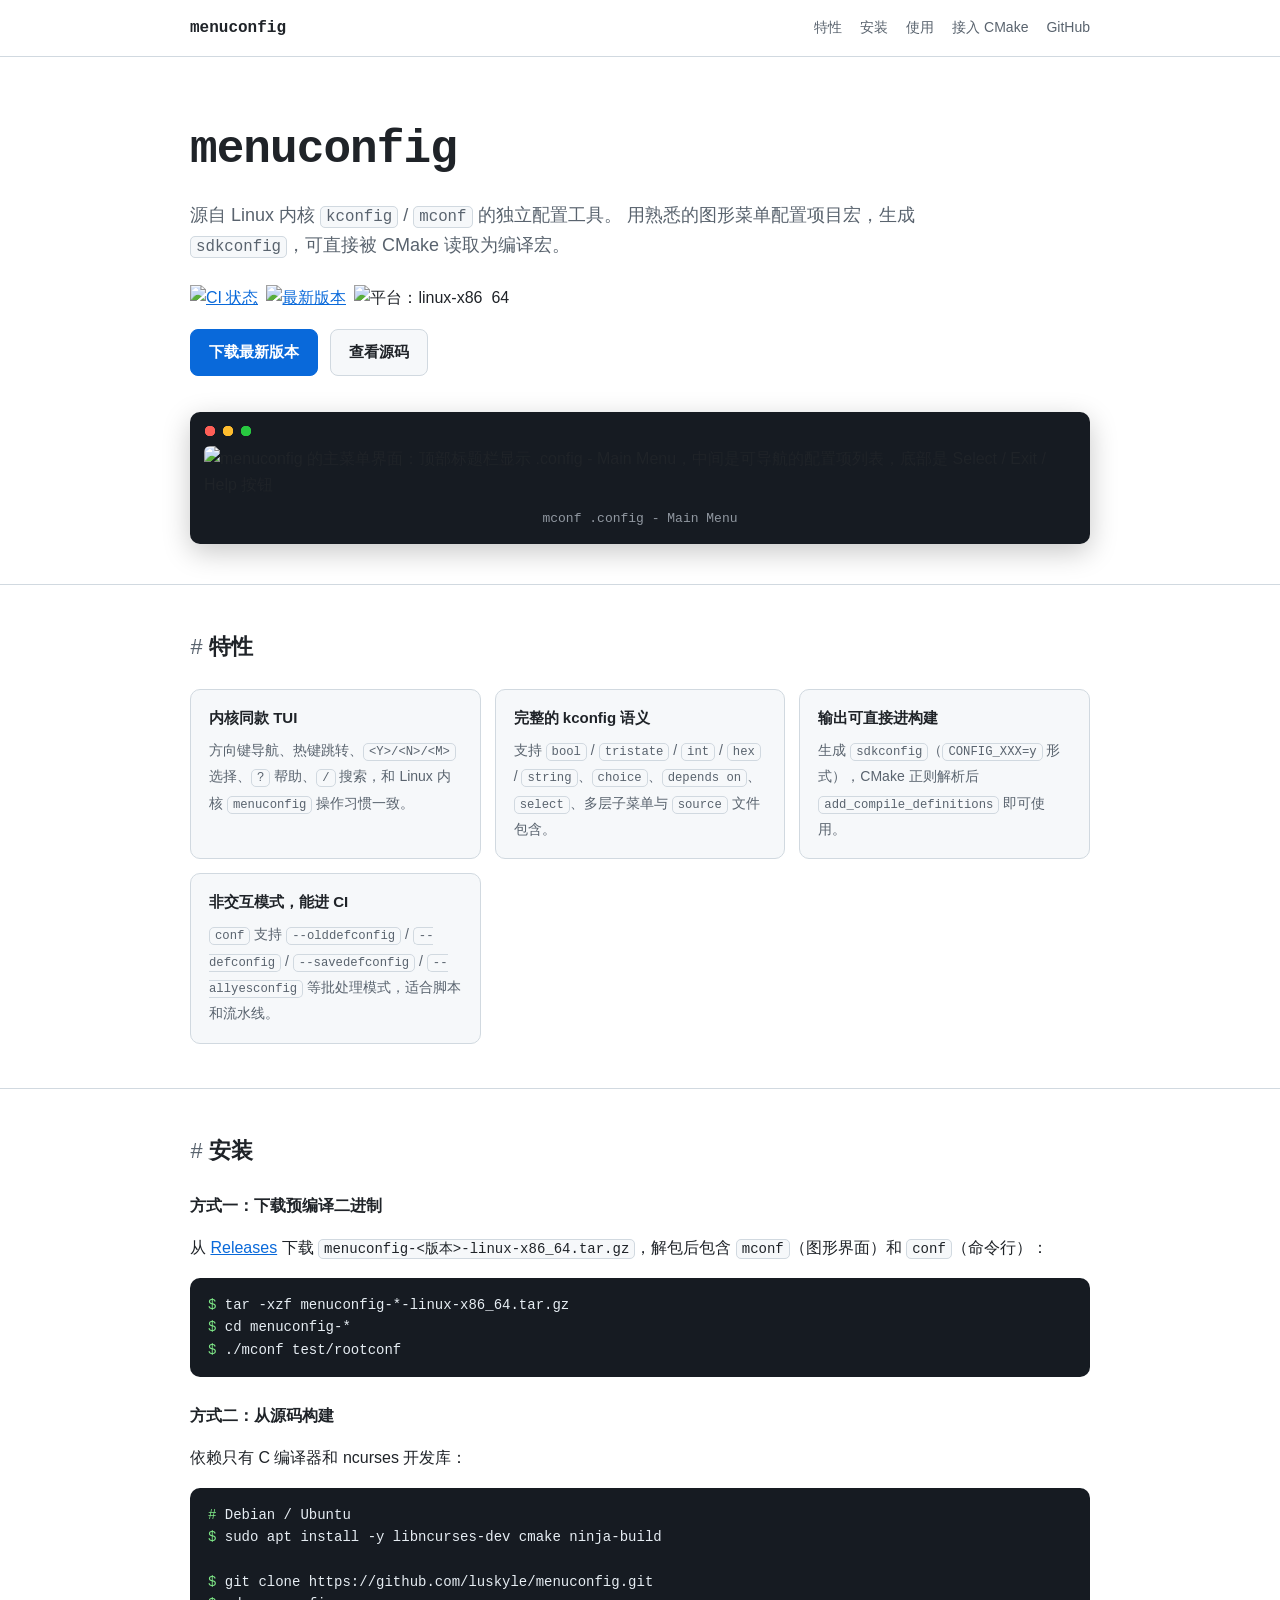
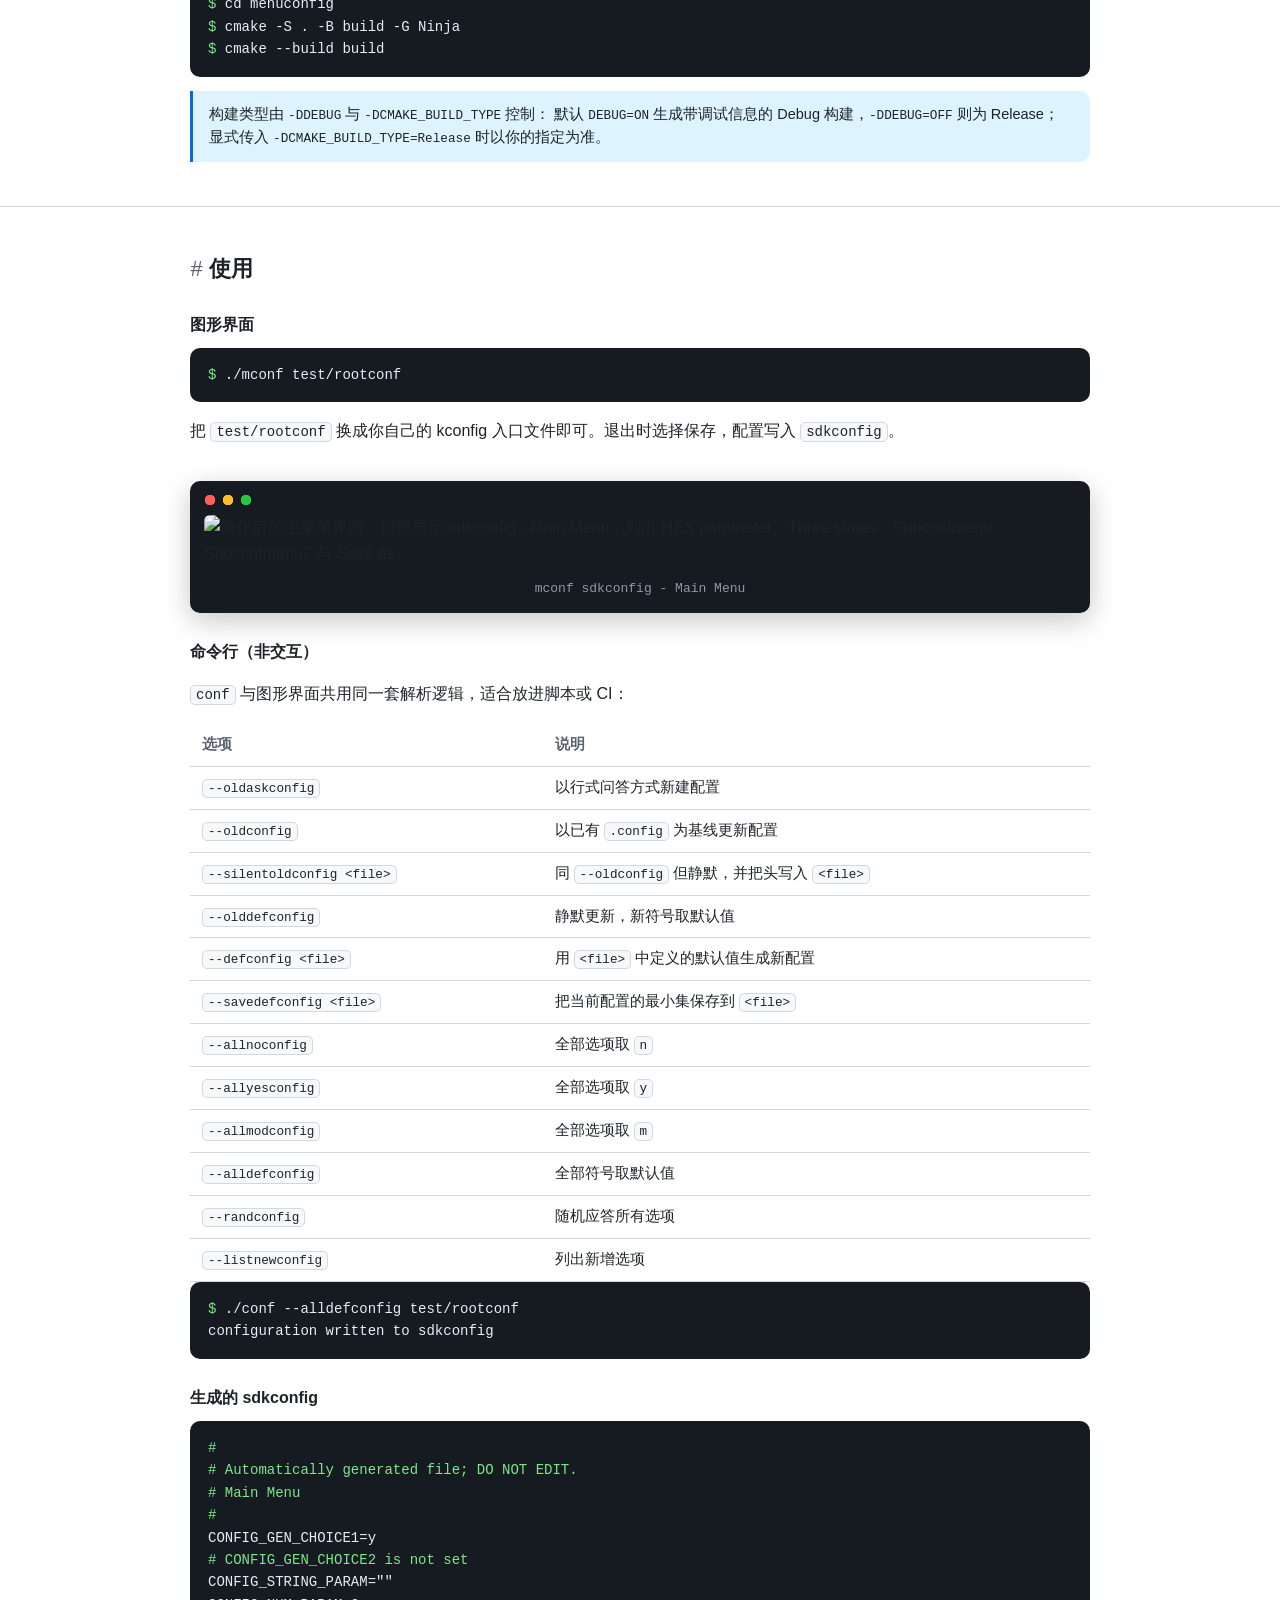
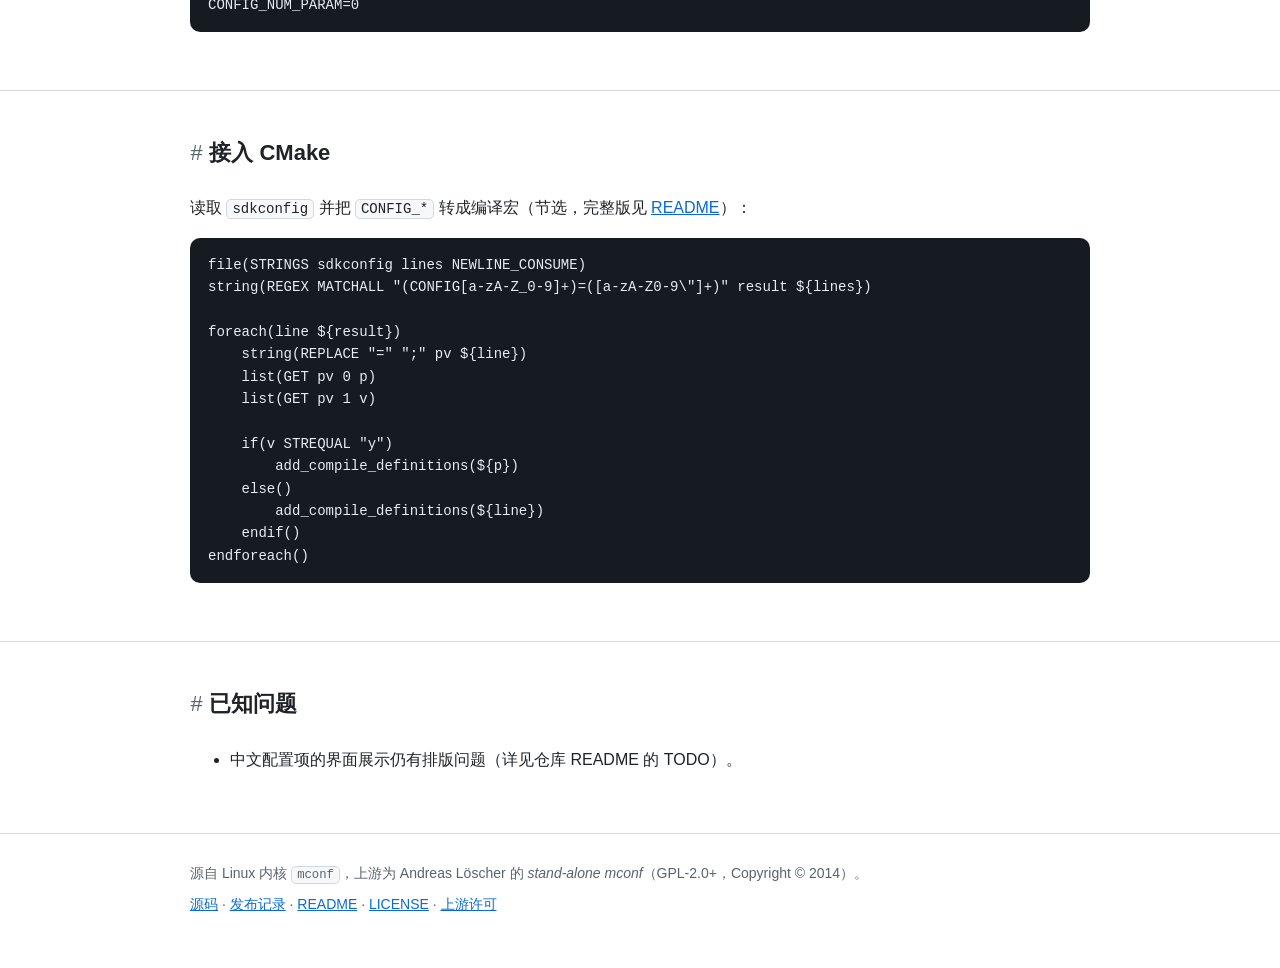
==== docs/index.html @ 84ef60ed "添加 GitHub Pages 单页站点与 Actions 部署 - docs/index.html: 自包含单页站（无 JS、无构建依赖），含特性、安装、   非交互模式说明、接入 CMake 与常" ====
<!DOCTYPE html>
<html lang="zh-CN">
<head>
<meta charset="utf-8">
<meta name="viewport" content="width=device-width, initial-scale=1">
<title>menuconfig — 图形化生成项目宏配置</title>
<meta name="description" content="源自 Linux 内核 kconfig/mconf 的独立配置工具，用于图形化生成项目宏配置，输出可被 CMake 直接读取的 sdkconfig。">
<style>
  :root {
    --bg: #ffffff;
    --bg-soft: #f6f8fa;
    --fg: #1f2328;
    --fg-muted: #59636e;
    --border: #d1d9e0;
    --accent: #0969da;
    --accent-soft: #ddf4ff;
    --term-bg: #161b22;
    --term-fg: #e6edf3;
    --term-accent: #7ee787;
    --radius: 10px;
    --mono: ui-monospace, SFMono-Regular, "SF Mono", Menlo, Consolas, "Liberation Mono", monospace;
  }
  @media (prefers-color-scheme: dark) {
    :root {
      --bg: #0d1117;
      --bg-soft: #151b23;
      --fg: #e6edf3;
      --fg-muted: #9198a1;
      --border: #30363d;
      --accent: #4493f8;
      --accent-soft: #121d2f;
    }
  }
  * { box-sizing: border-box; }
  html { scroll-behavior: smooth; }
  body {
    margin: 0;
    background: var(--bg);
    color: var(--fg);
    font: 16px/1.65 -apple-system, BlinkMacSystemFont, "Segoe UI", "Noto Sans SC", Helvetica, Arial, sans-serif;
  }
  a { color: var(--accent); }
  code, pre { font-family: var(--mono); font-size: 0.875em; }
  .wrap { max-width: 940px; margin: 0 auto; padding: 0 20px; }

  nav {
    border-bottom: 1px solid var(--border);
    background: var(--bg);
    position: sticky; top: 0; z-index: 10;
  }
  nav .wrap {
    display: flex; align-items: center; gap: 18px;
    height: 56px; flex-wrap: wrap;
  }
  nav .brand { font-family: var(--mono); font-weight: 600; margin-right: auto; }
  nav a.plain { color: var(--fg-muted); text-decoration: none; font-size: 14px; }
  nav a.plain:hover { color: var(--accent); }

  header.hero { padding: 56px 0 40px; }
  header.hero h1 {
    font-family: var(--mono);
    font-size: clamp(30px, 5vw, 46px);
    margin: 0 0 12px;
    letter-spacing: -0.02em;
  }
  header.hero p.lead {
    font-size: 18px; color: var(--fg-muted); margin: 0 0 24px; max-width: 42em;
  }
  .badges { display: flex; gap: 8px; flex-wrap: wrap; margin-bottom: 24px; }
  .badges img { display: block; height: 20px; }
  .btns { display: flex; gap: 12px; flex-wrap: wrap; }
  .btn {
    display: inline-block; padding: 10px 18px; border-radius: 8px;
    text-decoration: none; font-weight: 600; font-size: 15px;
    border: 1px solid var(--border);
  }
  .btn.primary { background: var(--accent); border-color: var(--accent); color: #fff; }
  .btn.primary:hover { filter: brightness(1.1); }
  .btn.ghost { color: var(--fg); background: var(--bg-soft); }
  .btn.ghost:hover { border-color: var(--accent); color: var(--accent); }

  figure.term {
    margin: 36px 0 0; padding: 14px;
    background: var(--term-bg); border-radius: var(--radius);
    box-shadow: 0 8px 28px rgba(0,0,0,.22);
  }
  figure.term::before {
    content: ""; display: block; height: 10px; margin-bottom: 10px;
    background:
      radial-gradient(circle at 6px 5px, #ff5f57 5px, transparent 5.5px),
      radial-gradient(circle at 24px 5px, #febc2e 5px, transparent 5.5px),
      radial-gradient(circle at 42px 5px, #28c840 5px, transparent 5.5px);
  }
  figure.term img { display: block; width: 100%; height: auto; border-radius: 6px; }
  figure.term figcaption {
    color: #9198a1; font-size: 13px; font-family: var(--mono);
    padding: 10px 4px 0; text-align: center;
  }

  section { padding: 44px 0; border-top: 1px solid var(--border); }
  section h2 { font-size: 22px; margin: 0 0 22px; }
  section h2 .hash { color: var(--fg-muted); font-family: var(--mono); font-weight: 400; }

  ul.features { list-style: none; padding: 0; margin: 0;
    display: grid; gap: 14px; grid-template-columns: repeat(auto-fit, minmax(260px, 1fr)); }
  ul.features li {
    background: var(--bg-soft); border: 1px solid var(--border);
    border-radius: var(--radius); padding: 16px 18px;
  }
  ul.features strong { display: block; margin-bottom: 6px; font-size: 15px; }
  ul.features span { color: var(--fg-muted); font-size: 14px; }

  pre {
    background: var(--term-bg); color: var(--term-fg);
    padding: 16px 18px; border-radius: var(--radius);
    overflow-x: auto; line-height: 1.6; margin: 0 0 14px;
  }
  pre .c { color: var(--term-accent); }
  pre .p { color: #79c0ff; }
  p code, li code, td code, h3 code {
    background: var(--bg-soft); border: 1px solid var(--border);
    border-radius: 5px; padding: 1px 5px;
  }
  h3 { font-size: 16px; margin: 26px 0 10px; }
  h3:first-of-type { margin-top: 0; }

  table { width: 100%; border-collapse: collapse; font-size: 14.5px; }
  th, td { text-align: left; padding: 9px 12px; border-bottom: 1px solid var(--border); }
  th { color: var(--fg-muted); font-weight: 600; white-space: nowrap; }
  td:first-child { white-space: nowrap; }
  .tbl-wrap { overflow-x: auto; }

  .note {
    border-left: 3px solid var(--accent); background: var(--accent-soft);
    padding: 12px 16px; border-radius: 0 var(--radius) var(--radius) 0;
    font-size: 14.5px; color: var(--fg);
  }

  footer {
    border-top: 1px solid var(--border); padding: 28px 0 44px;
    color: var(--fg-muted); font-size: 14px;
  }
  footer p { margin: 0 0 8px; }
</style>
</head>
<body>

<nav>
  <div class="wrap">
    <span class="brand">menuconfig</span>
    <a class="plain" href="#features">特性</a>
    <a class="plain" href="#install">安装</a>
    <a class="plain" href="#usage">使用</a>
    <a class="plain" href="#cmake">接入 CMake</a>
    <a class="plain" href="https://github.com/luskyle/menuconfig">GitHub</a>
  </div>
</nav>

<header class="hero">
  <div class="wrap">
    <h1>menuconfig</h1>
    <p class="lead">
      源自 Linux 内核 <code>kconfig</code> / <code>mconf</code> 的独立配置工具。
      用熟悉的图形菜单配置项目宏，生成 <code>sdkconfig</code>，可直接被 CMake 读取为编译宏。
    </p>

    <div class="badges">
      <a href="https://github.com/luskyle/menuconfig/actions/workflows/ci.yml">
        <img src="https://github.com/luskyle/menuconfig/actions/workflows/ci.yml/badge.svg" alt="CI 状态">
      </a>
      <a href="https://github.com/luskyle/menuconfig/releases/latest">
        <img src="https://img.shields.io/github/v/release/luskyle/menuconfig?label=release" alt="最新版本">
      </a>
      <img src="https://img.shields.io/badge/platform-linux-x86__64-informational" alt="平台：linux-x86_64">
    </div>

    <div class="btns">
      <a class="btn primary" href="https://github.com/luskyle/menuconfig/releases/latest">下载最新版本</a>
      <a class="btn ghost" href="https://github.com/luskyle/menuconfig">查看源码</a>
    </div>

    <figure class="term">
      <img src="assets/1723619417014.png" alt="menuconfig 的主菜单界面：顶部标题栏显示 .config - Main Menu，中间是可导航的配置项列表，底部是 Select / Exit / Help 按钮">
      <figcaption>mconf .config - Main Menu</figcaption>
    </figure>
  </div>
</header>

<section id="features">
  <div class="wrap">
    <h2><span class="hash">#</span> 特性</h2>
    <ul class="features">
      <li>
        <strong>内核同款 TUI</strong>
        <span>方向键导航、热键跳转、<code>&lt;Y&gt;/&lt;N&gt;/&lt;M&gt;</code> 选择、<code>?</code> 帮助、<code>/</code> 搜索，和 Linux 内核 <code>menuconfig</code> 操作习惯一致。</span>
      </li>
      <li>
        <strong>完整的 kconfig 语义</strong>
        <span>支持 <code>bool</code> / <code>tristate</code> / <code>int</code> / <code>hex</code> / <code>string</code>、<code>choice</code>、<code>depends on</code>、<code>select</code>、多层子菜单与 <code>source</code> 文件包含。</span>
      </li>
      <li>
        <strong>输出可直接进构建</strong>
        <span>生成 <code>sdkconfig</code>（<code>CONFIG_XXX=y</code> 形式），CMake 正则解析后 <code>add_compile_definitions</code> 即可使用。</span>
      </li>
      <li>
        <strong>非交互模式，能进 CI</strong>
        <span><code>conf</code> 支持 <code>--olddefconfig</code> / <code>--defconfig</code> / <code>--savedefconfig</code> / <code>--allyesconfig</code> 等批处理模式，适合脚本和流水线。</span>
      </li>
    </ul>
  </div>
</section>

<section id="install">
  <div class="wrap">
    <h2><span class="hash">#</span> 安装</h2>

    <h3>方式一：下载预编译二进制</h3>
    <p>从 <a href="https://github.com/luskyle/menuconfig/releases/latest">Releases</a> 下载 <code>menuconfig-&lt;版本&gt;-linux-x86_64.tar.gz</code>，解包后包含 <code>mconf</code>（图形界面）和 <code>conf</code>（命令行）：</p>
<pre><span class="c">$</span> tar -xzf menuconfig-*-linux-x86_64.tar.gz
<span class="c">$</span> cd menuconfig-*
<span class="c">$</span> ./mconf test/rootconf</pre>

    <h3>方式二：从源码构建</h3>
    <p>依赖只有 C 编译器和 ncurses 开发库：</p>
<pre><span class="c">#</span> Debian / Ubuntu
<span class="c">$</span> sudo apt install -y libncurses-dev cmake ninja-build

<span class="c">$</span> git clone https://github.com/luskyle/menuconfig.git
<span class="c">$</span> cd menuconfig
<span class="c">$</span> cmake -S . -B build -G Ninja
<span class="c">$</span> cmake --build build</pre>
    <div class="note">
      构建类型由 <code>-DDEBUG</code> 与 <code>-DCMAKE_BUILD_TYPE</code> 控制：
      默认 <code>DEBUG=ON</code> 生成带调试信息的 Debug 构建，<code>-DDEBUG=OFF</code> 则为 Release；
      显式传入 <code>-DCMAKE_BUILD_TYPE=Release</code> 时以你的指定为准。
    </div>
  </div>
</section>

<section id="usage">
  <div class="wrap">
    <h2><span class="hash">#</span> 使用</h2>

    <h3>图形界面</h3>
<pre><span class="c">$</span> ./mconf test/rootconf</pre>
    <p>把 <code>test/rootconf</code> 换成你自己的 kconfig 入口文件即可。退出时选择保存，配置写入 <code>sdkconfig</code>。</p>

    <figure class="term">
      <img src="assets/1723705777769.png" alt="简化后的主菜单界面：顶部显示 sdkconfig - Main Menu，列出 HEX parameter、Three states、Subconfmenu、Subconfmenu2 与 Save as">
      <figcaption>mconf sdkconfig - Main Menu</figcaption>
    </figure>

    <h3>命令行（非交互）</h3>
    <p><code>conf</code> 与图形界面共用同一套解析逻辑，适合放进脚本或 CI：</p>
    <div class="tbl-wrap">
      <table>
        <thead><tr><th>选项</th><th>说明</th></tr></thead>
        <tbody>
          <tr><td><code>--oldaskconfig</code></td><td>以行式问答方式新建配置</td></tr>
          <tr><td><code>--oldconfig</code></td><td>以已有 <code>.config</code> 为基线更新配置</td></tr>
          <tr><td><code>--silentoldconfig &lt;file&gt;</code></td><td>同 <code>--oldconfig</code> 但静默，并把头写入 <code>&lt;file&gt;</code></td></tr>
          <tr><td><code>--olddefconfig</code></td><td>静默更新，新符号取默认值</td></tr>
          <tr><td><code>--defconfig &lt;file&gt;</code></td><td>用 <code>&lt;file&gt;</code> 中定义的默认值生成新配置</td></tr>
          <tr><td><code>--savedefconfig &lt;file&gt;</code></td><td>把当前配置的最小集保存到 <code>&lt;file&gt;</code></td></tr>
          <tr><td><code>--allnoconfig</code></td><td>全部选项取 <code>n</code></td></tr>
          <tr><td><code>--allyesconfig</code></td><td>全部选项取 <code>y</code></td></tr>
          <tr><td><code>--allmodconfig</code></td><td>全部选项取 <code>m</code></td></tr>
          <tr><td><code>--alldefconfig</code></td><td>全部符号取默认值</td></tr>
          <tr><td><code>--randconfig</code></td><td>随机应答所有选项</td></tr>
          <tr><td><code>--listnewconfig</code></td><td>列出新增选项</td></tr>
        </tbody>
      </table>
    </div>

<pre><span class="c">$</span> ./conf --alldefconfig test/rootconf
configuration written to sdkconfig</pre>

    <h3>生成的 sdkconfig</h3>
<pre><span class="c">#</span>
<span class="c"># Automatically generated file; DO NOT EDIT.</span>
<span class="c"># Main Menu</span>
<span class="c">#</span>
CONFIG_GEN_CHOICE1=y
<span class="c"># CONFIG_GEN_CHOICE2 is not set</span>
CONFIG_STRING_PARAM=""
CONFIG_NUM_PARAM=0</pre>
  </div>
</section>

<section id="cmake">
  <div class="wrap">
    <h2><span class="hash">#</span> 接入 CMake</h2>
    <p>读取 <code>sdkconfig</code> 并把 <code>CONFIG_*</code> 转成编译宏（节选，完整版见 <a href="https://github.com/luskyle/menuconfig/blob/main/README.md">README</a>）：</p>
<pre>file(STRINGS sdkconfig lines NEWLINE_CONSUME)
string(REGEX MATCHALL "(CONFIG[a-zA-Z_0-9]+)=([a-zA-Z0-9\"]+)" result ${lines})

foreach(line ${result})
    string(REPLACE "=" ";" pv ${line})
    list(GET pv 0 p)
    list(GET pv 1 v)

    if(v STREQUAL "y")
        add_compile_definitions(${p})
    else()
        add_compile_definitions(${line})
    endif()
endforeach()</pre>
  </div>
</section>

<section id="known-issues">
  <div class="wrap">
    <h2><span class="hash">#</span> 已知问题</h2>
    <ul>
      <li>中文配置项的界面展示仍有排版问题（详见仓库 README 的 TODO）。</li>
    </ul>
  </div>
</section>

<footer>
  <div class="wrap">
    <p>
      源自 Linux 内核 <code>mconf</code>，上游为 Andreas Löscher 的
      <em>stand-alone mconf</em>（GPL-2.0+，Copyright © 2014）。
    </p>
    <p>
      <a href="https://github.com/luskyle/menuconfig">源码</a> ·
      <a href="https://github.com/luskyle/menuconfig/releases">发布记录</a> ·
      <a href="https://github.com/luskyle/menuconfig/blob/main/README.md">README</a> ·
      <a href="https://github.com/luskyle/menuconfig/blob/main/LICENSE">LICENSE</a> ·
      <a href="https://github.com/luskyle/menuconfig/blob/main/LICENCE.txt">上游许可</a>
    </p>
  </div>
</footer>

</body>
</html>
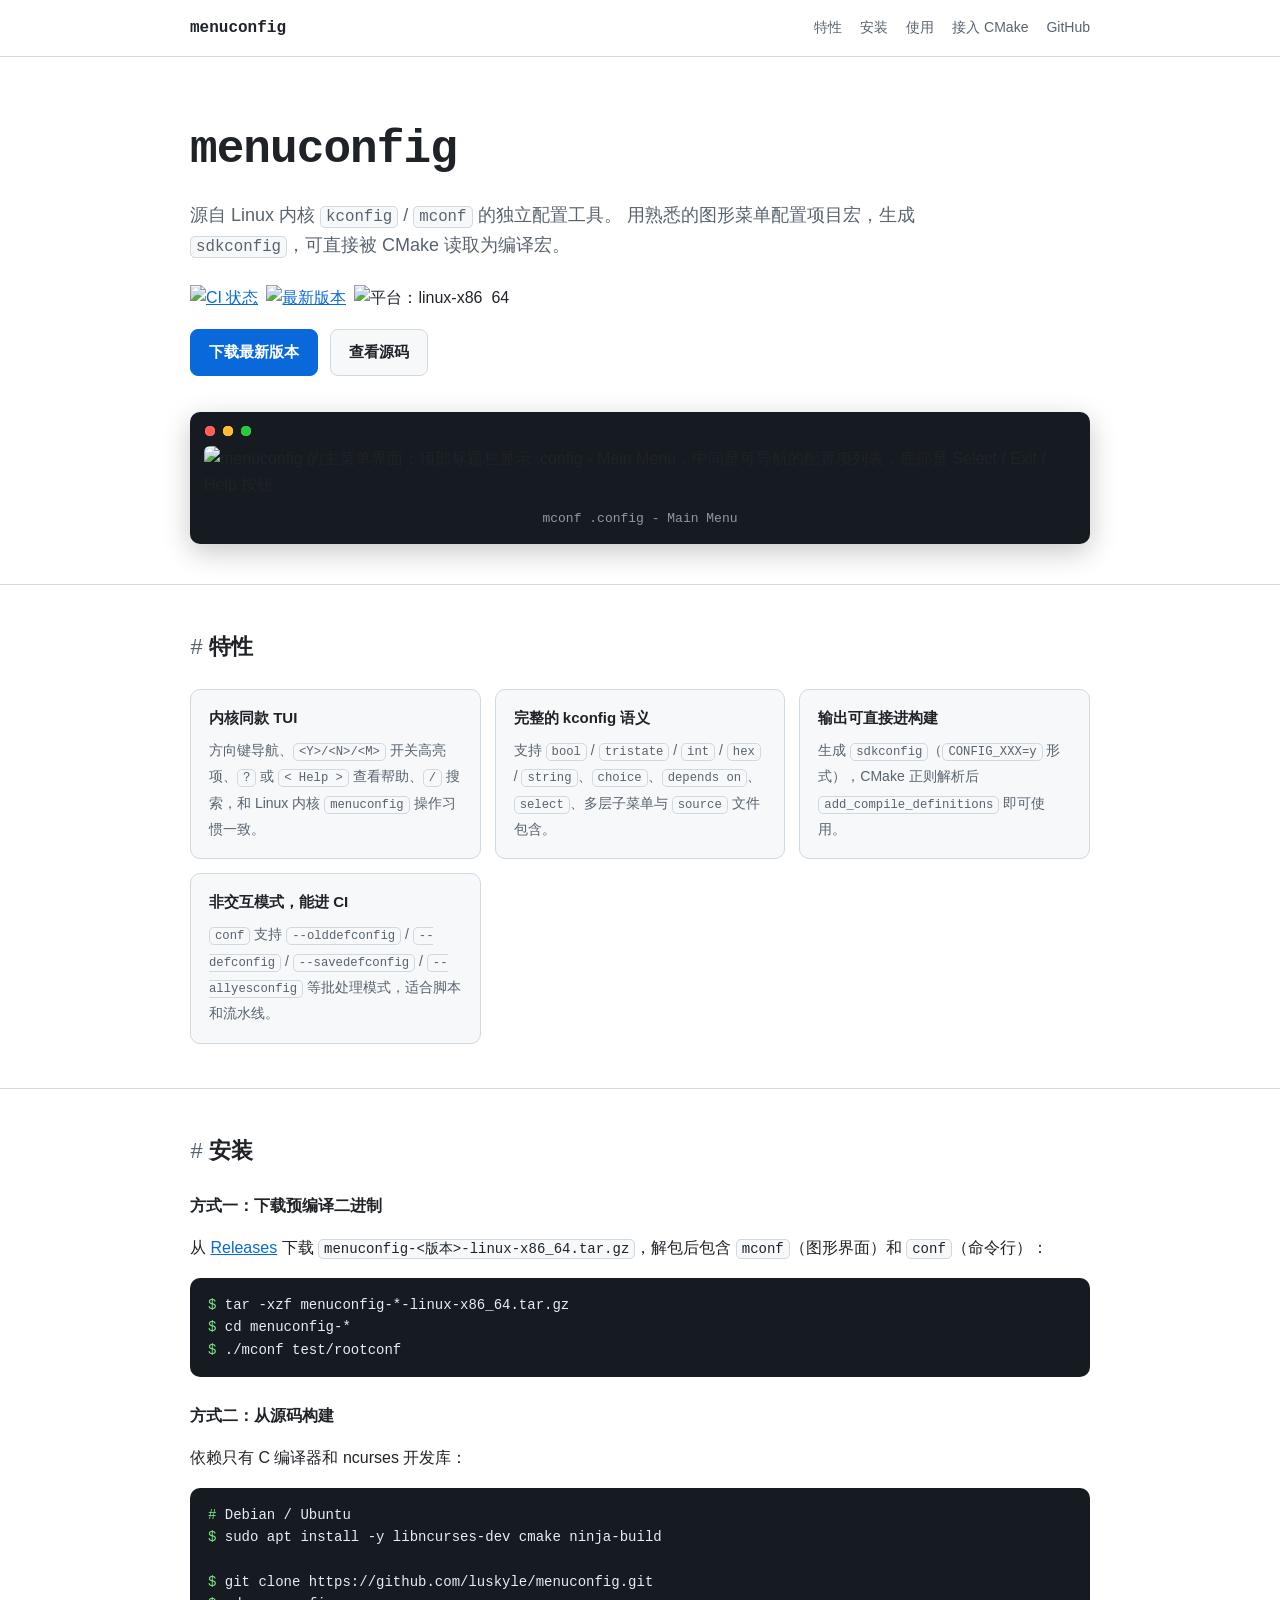
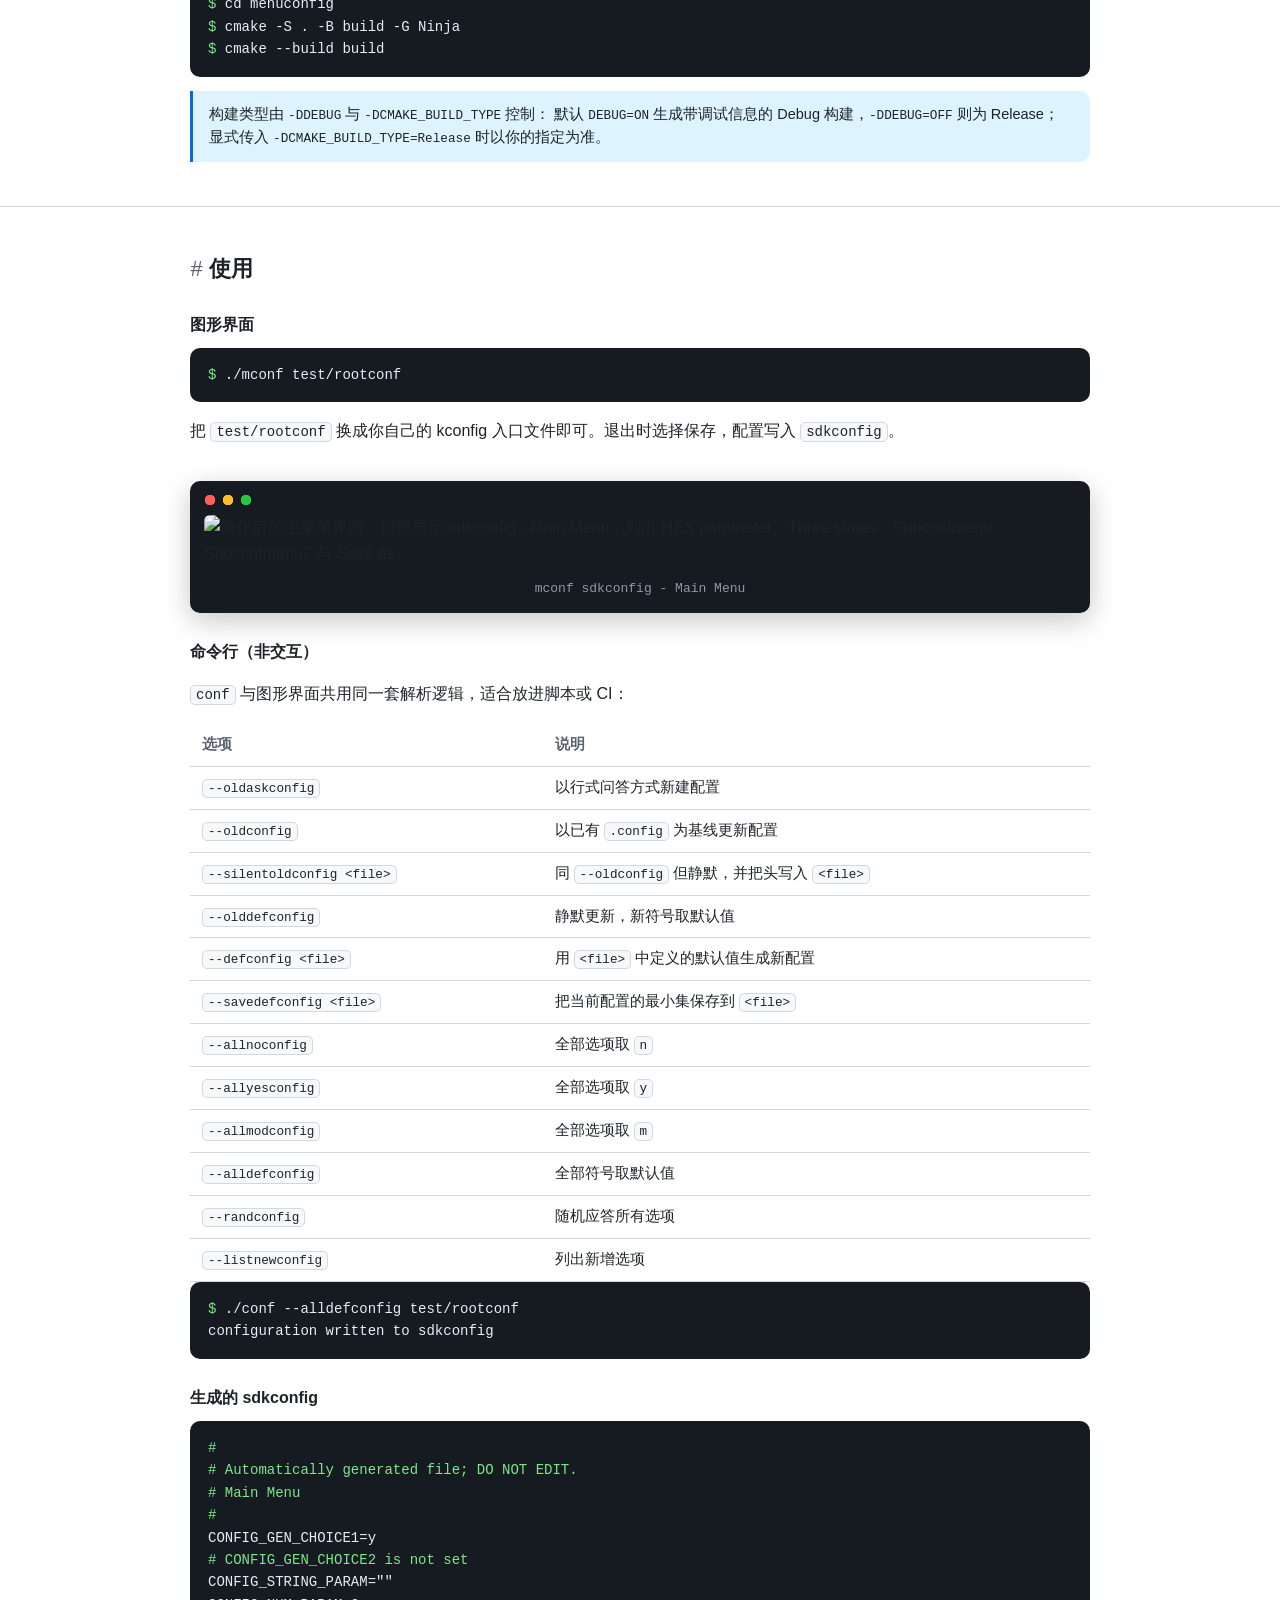
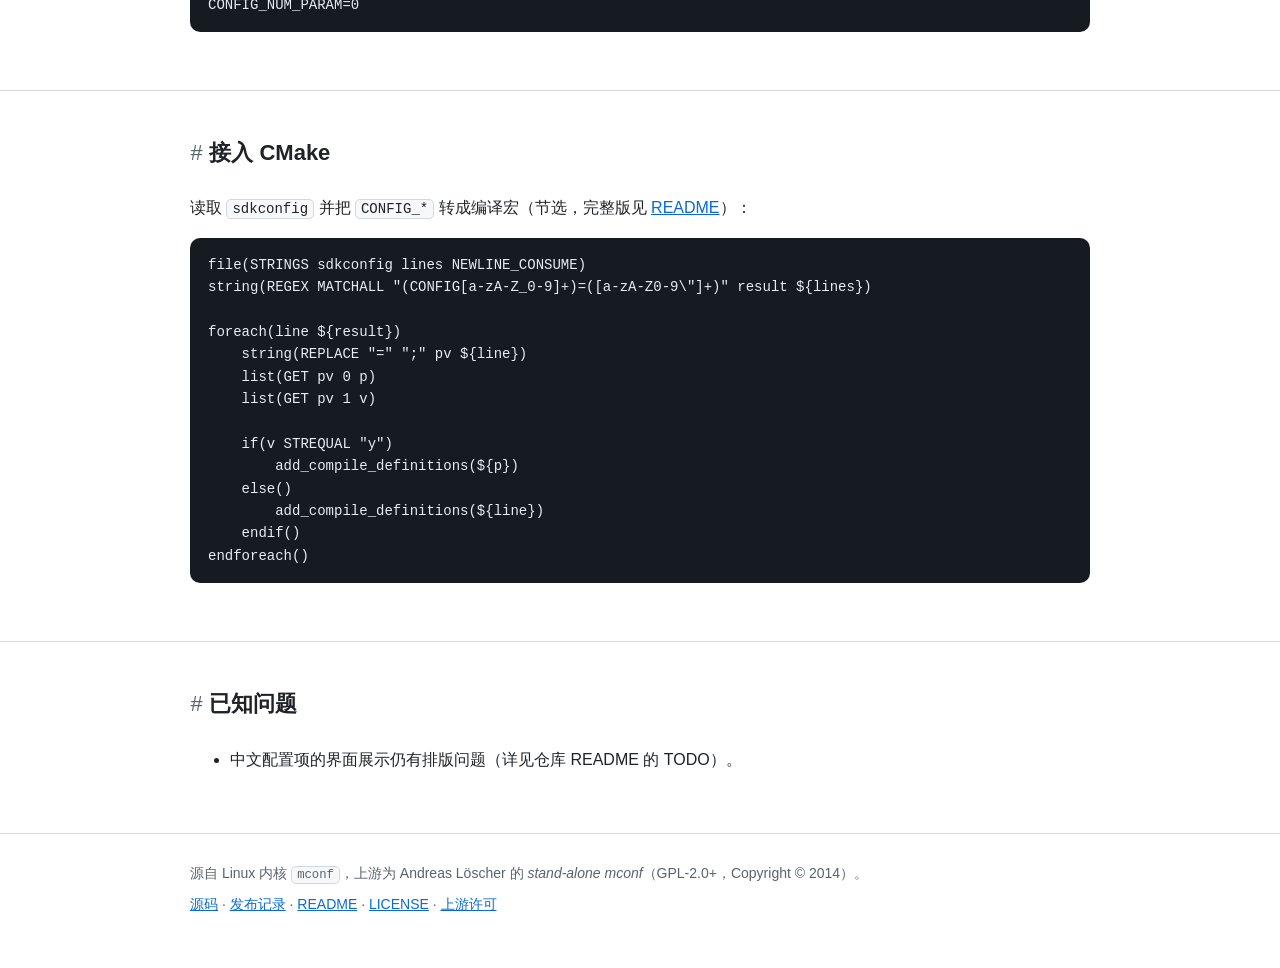
==== commit 3118beea: "修正文档里的按键说明 - 去掉"热键跳转": 实现里只把 Y/N/M/H 字母高亮显示, 按键作用于当前   高亮项, 没有按字母跳转的逻辑 - 补上 < Help > 按钮, 与 ? 并列" ====
--- a/docs/index.html
+++ b/docs/index.html
@@ -192,7 +192,7 @@
     <ul class="features">
       <li>
         <strong>内核同款 TUI</strong>
-        <span>方向键导航、热键跳转、<code>&lt;Y&gt;/&lt;N&gt;/&lt;M&gt;</code> 选择、<code>?</code> 帮助、<code>/</code> 搜索，和 Linux 内核 <code>menuconfig</code> 操作习惯一致。</span>
+        <span>方向键导航、<code>&lt;Y&gt;/&lt;N&gt;/&lt;M&gt;</code> 开关高亮项、<code>?</code> 或 <code>&lt; Help &gt;</code> 查看帮助、<code>/</code> 搜索，和 Linux 内核 <code>menuconfig</code> 操作习惯一致。</span>
       </li>
       <li>
         <strong>完整的 kconfig 语义</strong>
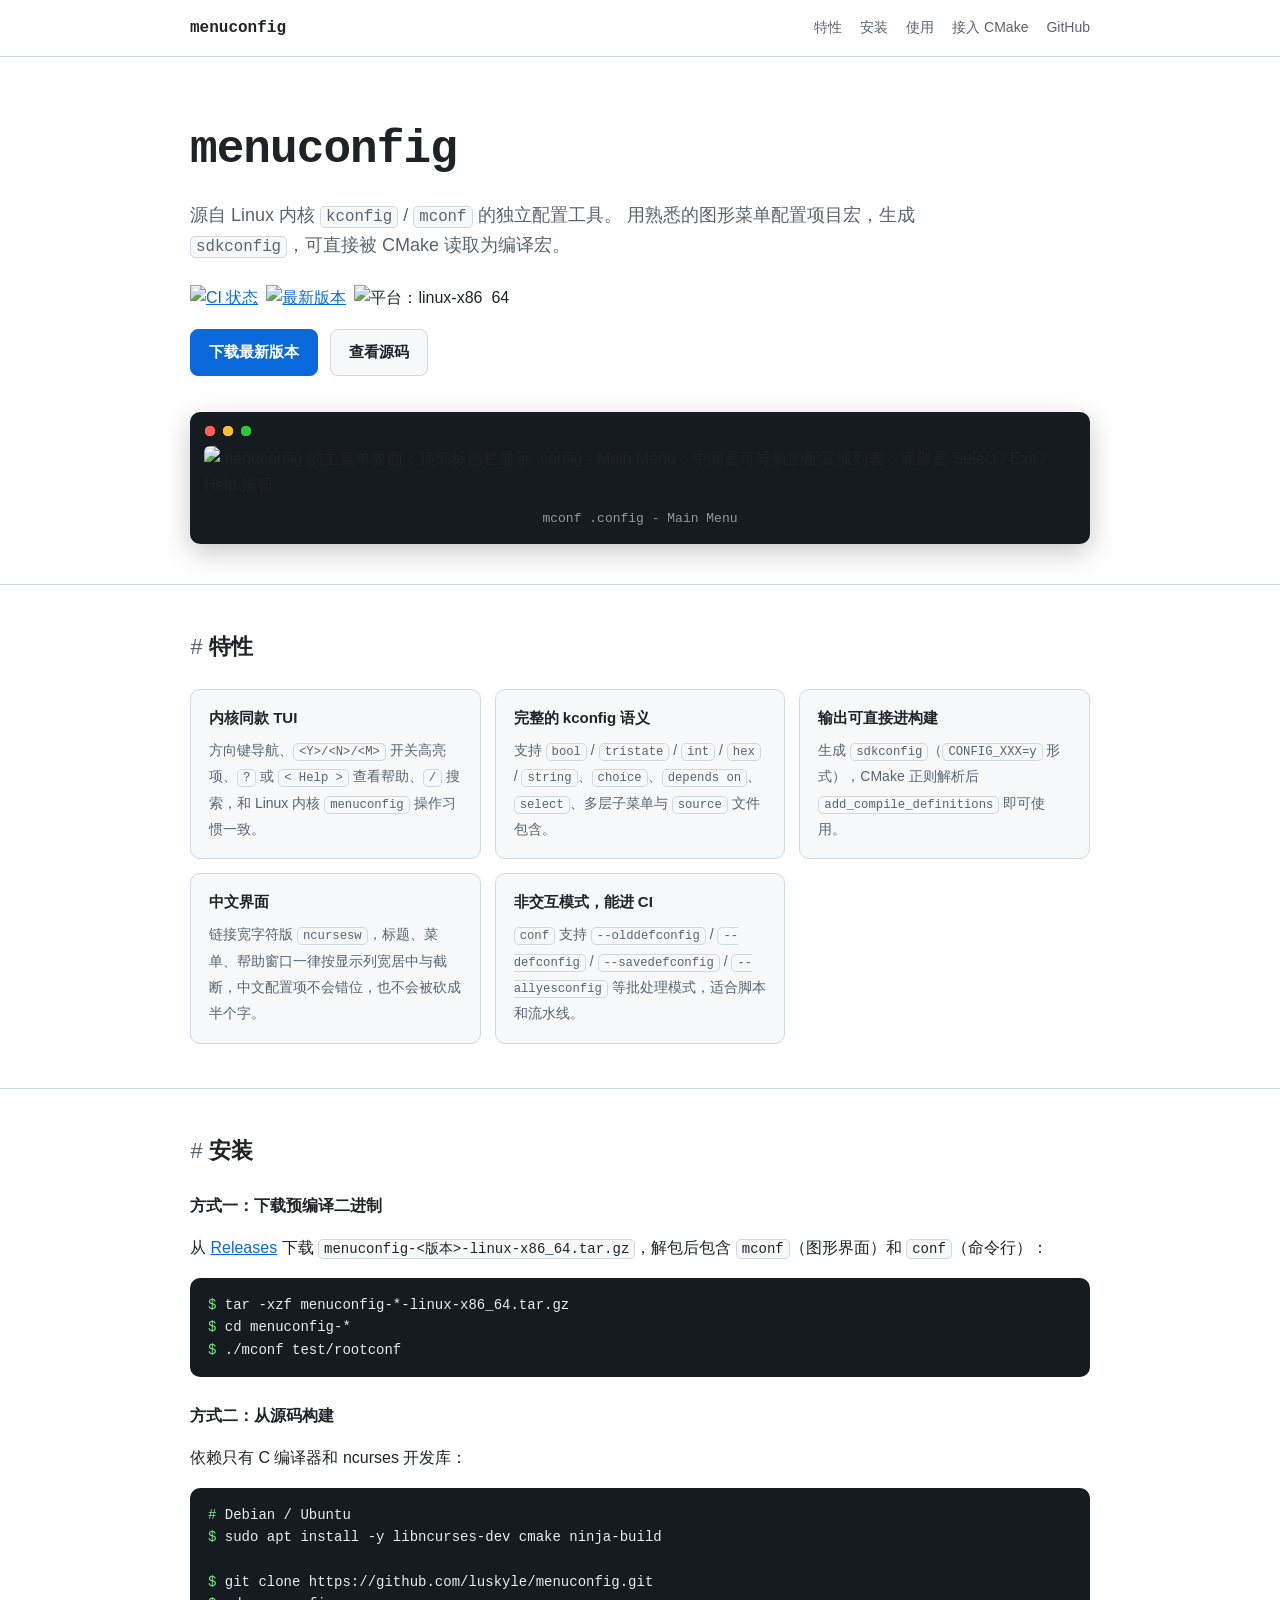
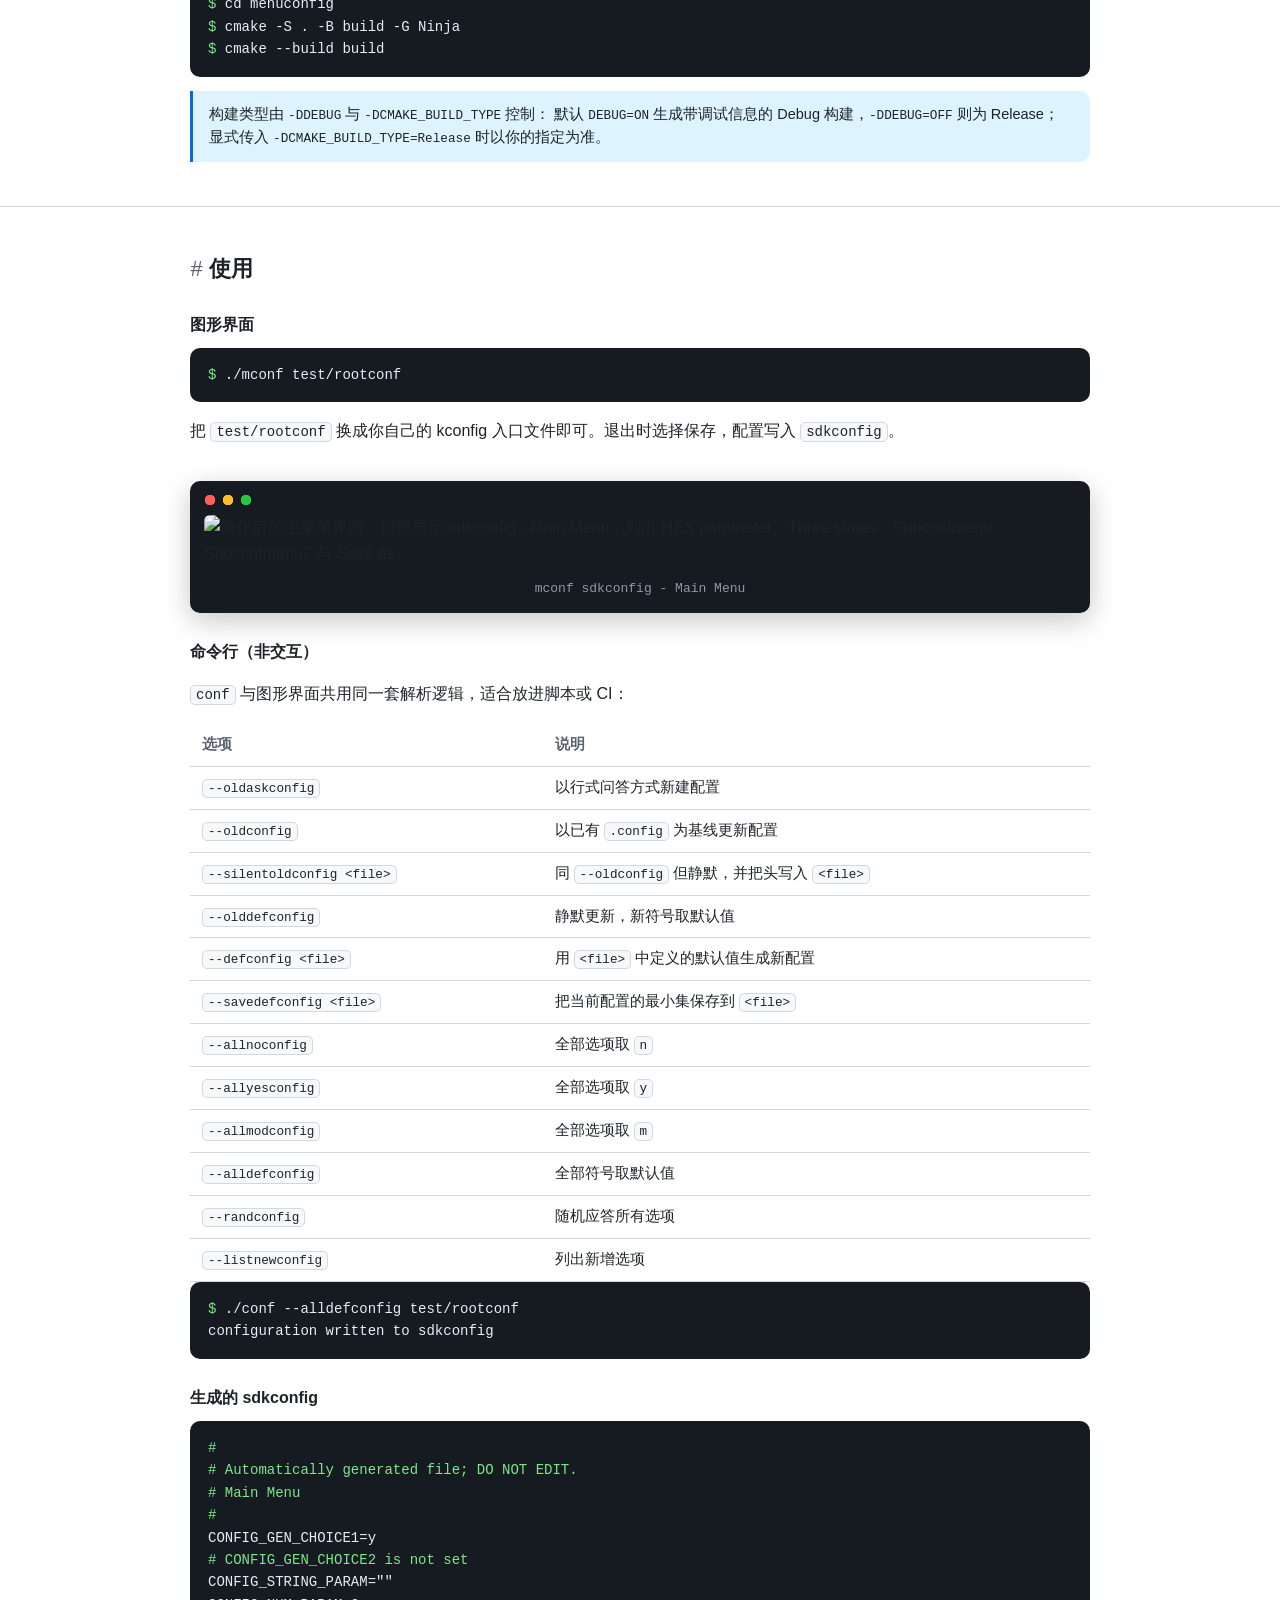
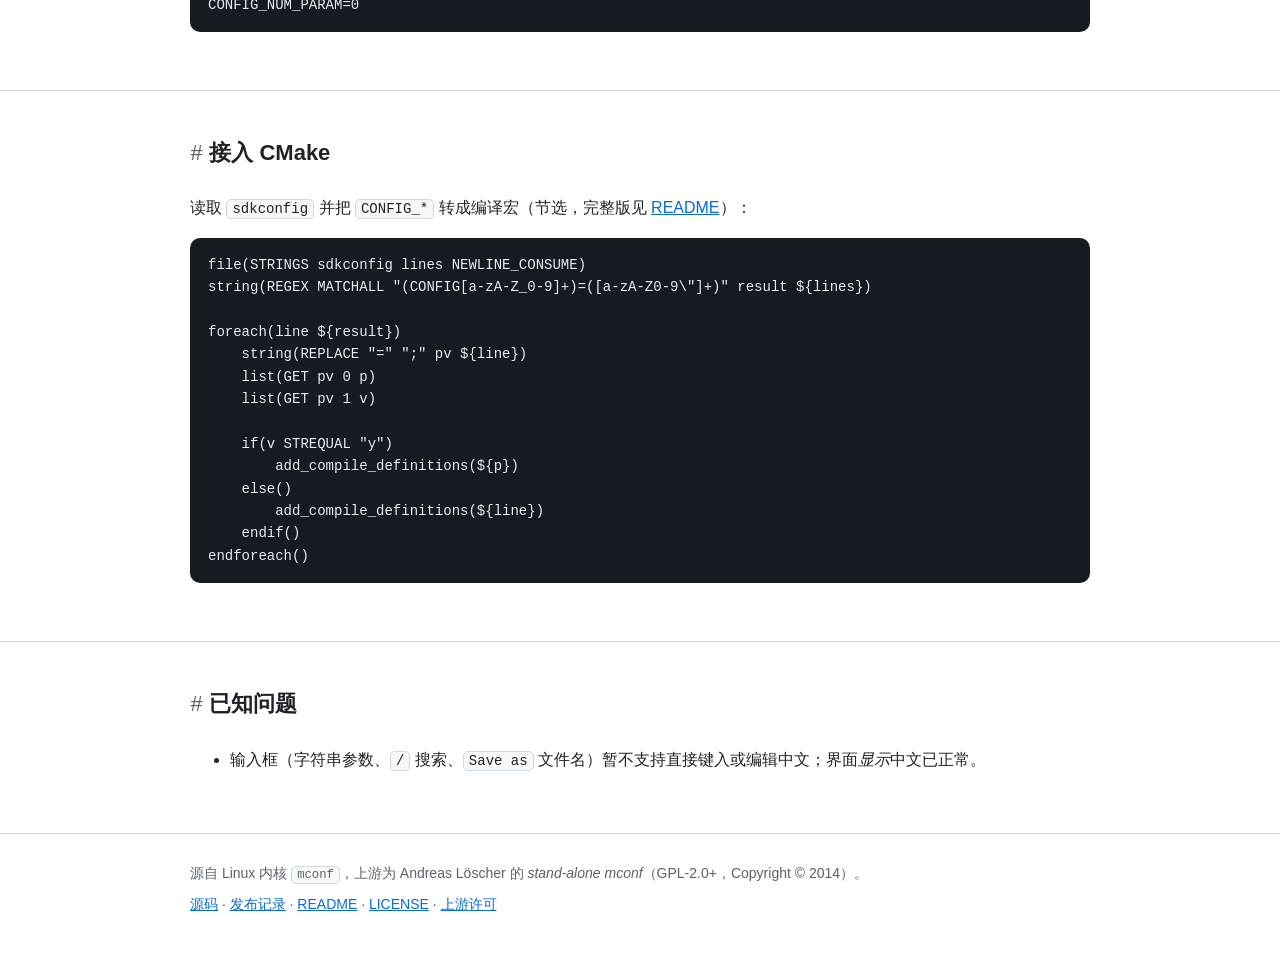
==== commit 32182fe9: "站点：补中文界面特性，修正已过时的"已知问题" 中文展示问题已解决（ncursesw + 列宽渲染），原来那条"仍有排版问题"不再成立； 改为记录真正遗留的限制：输入框还不支持键入/编辑中文。" ====
--- a/docs/index.html
+++ b/docs/index.html
@@ -203,6 +203,10 @@
         <span>生成 <code>sdkconfig</code>（<code>CONFIG_XXX=y</code> 形式），CMake 正则解析后 <code>add_compile_definitions</code> 即可使用。</span>
       </li>
       <li>
+        <strong>中文界面</strong>
+        <span>链接宽字符版 <code>ncursesw</code>，标题、菜单、帮助窗口一律按显示列宽居中与截断，中文配置项不会错位，也不会被砍成半个字。</span>
+      </li>
+      <li>
         <strong>非交互模式，能进 CI</strong>
         <span><code>conf</code> 支持 <code>--olddefconfig</code> / <code>--defconfig</code> / <code>--savedefconfig</code> / <code>--allyesconfig</code> 等批处理模式，适合脚本和流水线。</span>
       </li>
@@ -312,7 +316,7 @@
   <div class="wrap">
     <h2><span class="hash">#</span> 已知问题</h2>
     <ul>
-      <li>中文配置项的界面展示仍有排版问题（详见仓库 README 的 TODO）。</li>
+      <li>输入框（字符串参数、<code>/</code> 搜索、<code>Save as</code> 文件名）暂不支持直接键入或编辑中文；界面<em>显示</em>中文已正常。</li>
     </ul>
   </div>
 </section>
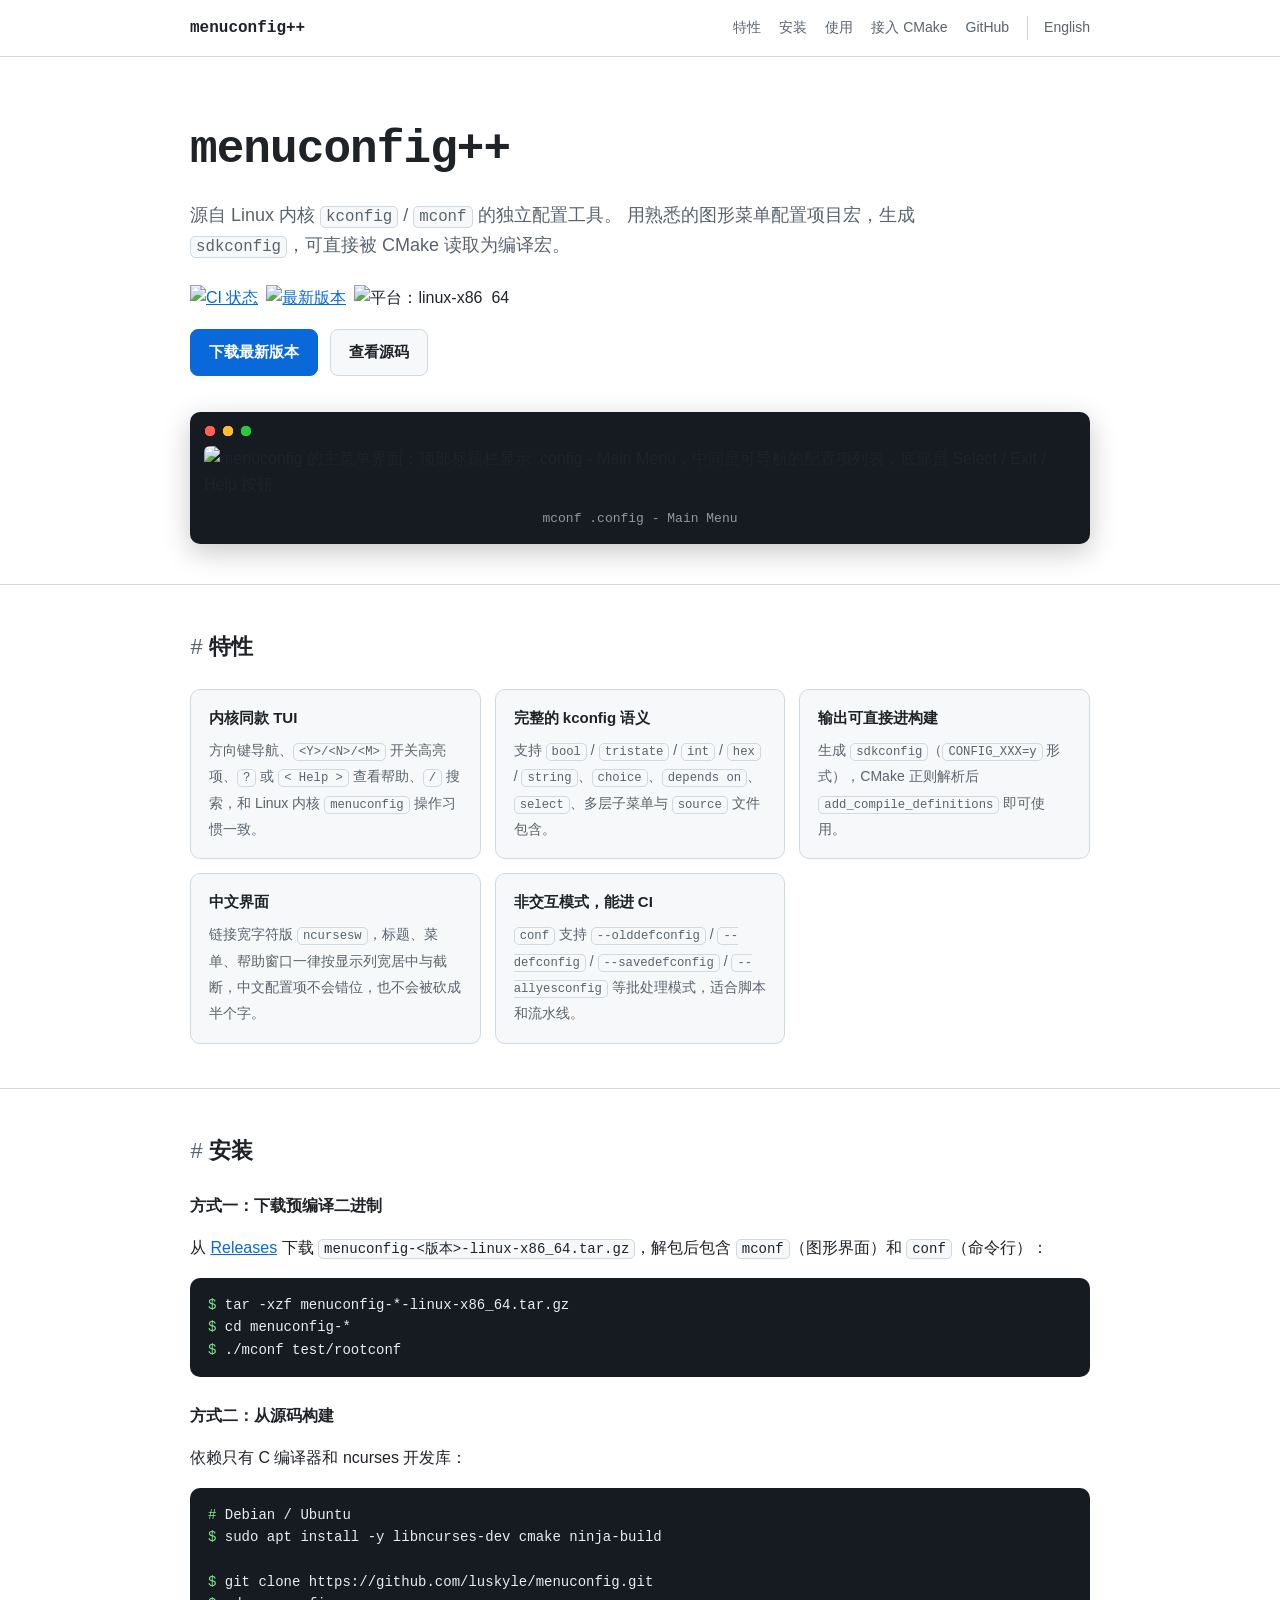
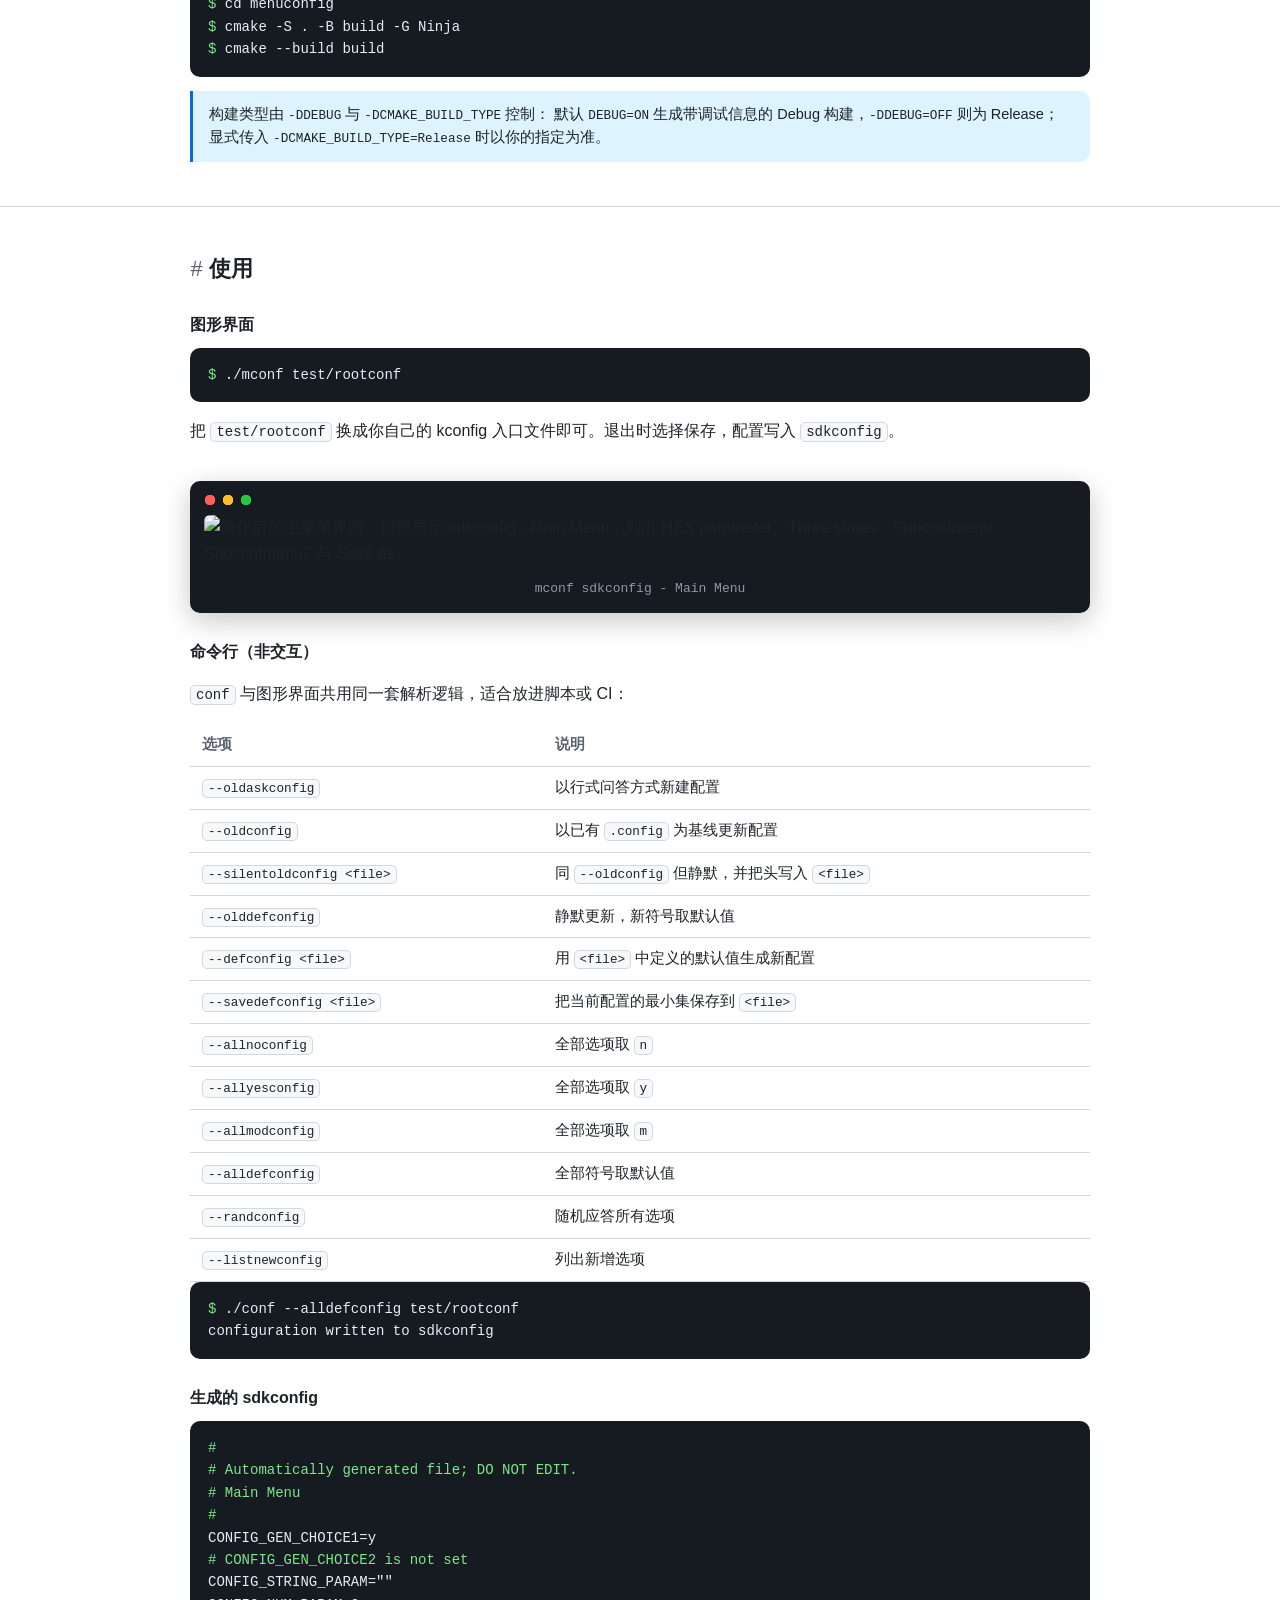
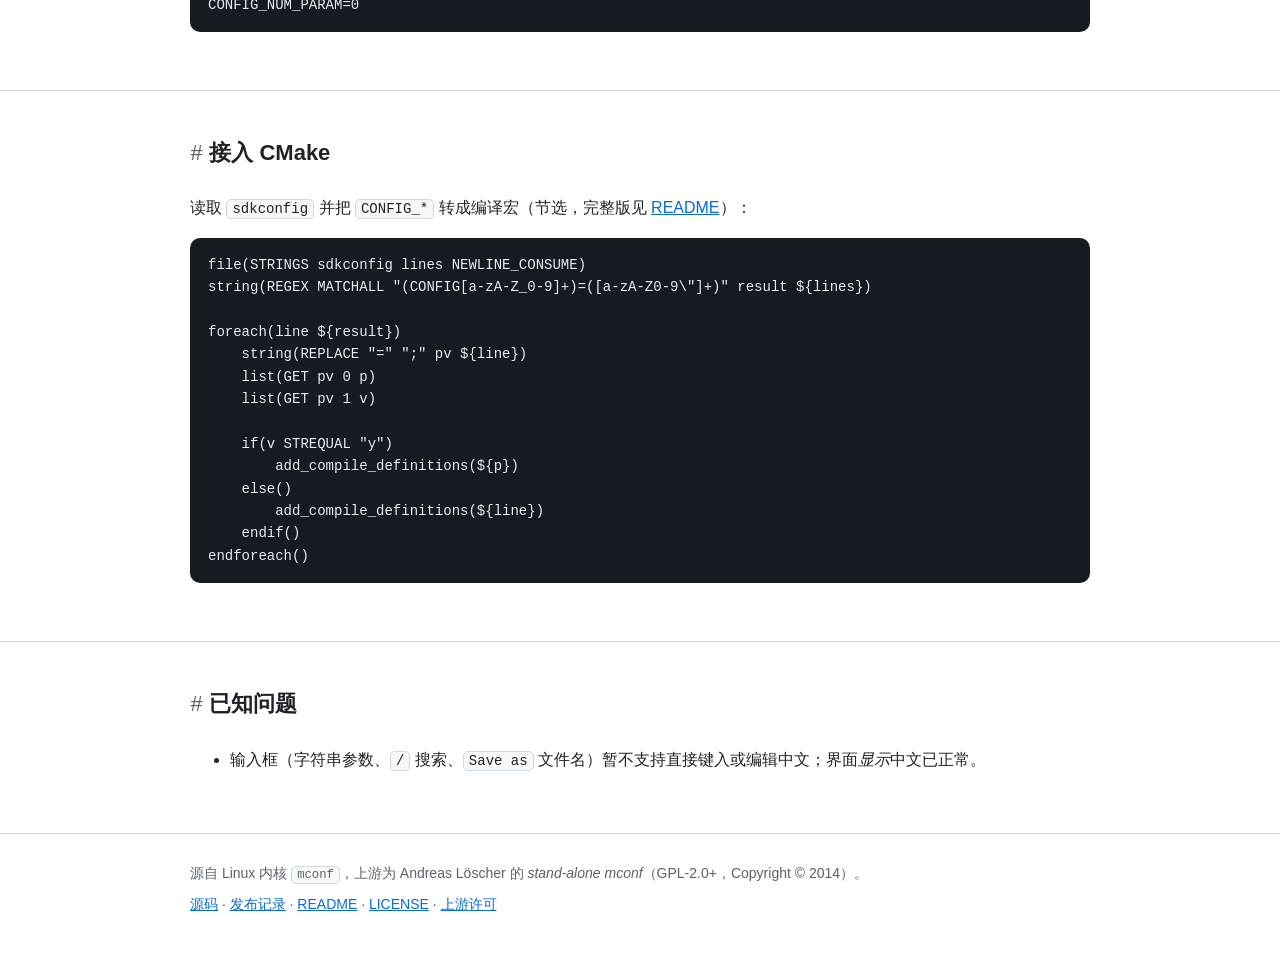
==== commit 65bd733b: "站点: 加英文版, 抽公共 CSS, 品牌对齐 menuconfig++ - docs/en/index.html: 英文单页(conf 模式表用程序自身的英文描述) - docs/assets/st" ====
--- a/docs/index.html
+++ b/docs/index.html
@@ -3,162 +3,27 @@
 <head>
 <meta charset="utf-8">
 <meta name="viewport" content="width=device-width, initial-scale=1">
-<title>menuconfig — 图形化生成项目宏配置</title>
+<title>menuconfig++ — 图形化生成项目宏配置</title>
 <meta name="description" content="源自 Linux 内核 kconfig/mconf 的独立配置工具，用于图形化生成项目宏配置，输出可被 CMake 直接读取的 sdkconfig。">
-<style>
-  :root {
-    --bg: #ffffff;
-    --bg-soft: #f6f8fa;
-    --fg: #1f2328;
-    --fg-muted: #59636e;
-    --border: #d1d9e0;
-    --accent: #0969da;
-    --accent-soft: #ddf4ff;
-    --term-bg: #161b22;
-    --term-fg: #e6edf3;
-    --term-accent: #7ee787;
-    --radius: 10px;
-    --mono: ui-monospace, SFMono-Regular, "SF Mono", Menlo, Consolas, "Liberation Mono", monospace;
-  }
-  @media (prefers-color-scheme: dark) {
-    :root {
-      --bg: #0d1117;
-      --bg-soft: #151b23;
-      --fg: #e6edf3;
-      --fg-muted: #9198a1;
-      --border: #30363d;
-      --accent: #4493f8;
-      --accent-soft: #121d2f;
-    }
-  }
-  * { box-sizing: border-box; }
-  html { scroll-behavior: smooth; }
-  body {
-    margin: 0;
-    background: var(--bg);
-    color: var(--fg);
-    font: 16px/1.65 -apple-system, BlinkMacSystemFont, "Segoe UI", "Noto Sans SC", Helvetica, Arial, sans-serif;
-  }
-  a { color: var(--accent); }
-  code, pre { font-family: var(--mono); font-size: 0.875em; }
-  .wrap { max-width: 940px; margin: 0 auto; padding: 0 20px; }
-
-  nav {
-    border-bottom: 1px solid var(--border);
-    background: var(--bg);
-    position: sticky; top: 0; z-index: 10;
-  }
-  nav .wrap {
-    display: flex; align-items: center; gap: 18px;
-    height: 56px; flex-wrap: wrap;
-  }
-  nav .brand { font-family: var(--mono); font-weight: 600; margin-right: auto; }
-  nav a.plain { color: var(--fg-muted); text-decoration: none; font-size: 14px; }
-  nav a.plain:hover { color: var(--accent); }
-
-  header.hero { padding: 56px 0 40px; }
-  header.hero h1 {
-    font-family: var(--mono);
-    font-size: clamp(30px, 5vw, 46px);
-    margin: 0 0 12px;
-    letter-spacing: -0.02em;
-  }
-  header.hero p.lead {
-    font-size: 18px; color: var(--fg-muted); margin: 0 0 24px; max-width: 42em;
-  }
-  .badges { display: flex; gap: 8px; flex-wrap: wrap; margin-bottom: 24px; }
-  .badges img { display: block; height: 20px; }
-  .btns { display: flex; gap: 12px; flex-wrap: wrap; }
-  .btn {
-    display: inline-block; padding: 10px 18px; border-radius: 8px;
-    text-decoration: none; font-weight: 600; font-size: 15px;
-    border: 1px solid var(--border);
-  }
-  .btn.primary { background: var(--accent); border-color: var(--accent); color: #fff; }
-  .btn.primary:hover { filter: brightness(1.1); }
-  .btn.ghost { color: var(--fg); background: var(--bg-soft); }
-  .btn.ghost:hover { border-color: var(--accent); color: var(--accent); }
-
-  figure.term {
-    margin: 36px 0 0; padding: 14px;
-    background: var(--term-bg); border-radius: var(--radius);
-    box-shadow: 0 8px 28px rgba(0,0,0,.22);
-  }
-  figure.term::before {
-    content: ""; display: block; height: 10px; margin-bottom: 10px;
-    background:
-      radial-gradient(circle at 6px 5px, #ff5f57 5px, transparent 5.5px),
-      radial-gradient(circle at 24px 5px, #febc2e 5px, transparent 5.5px),
-      radial-gradient(circle at 42px 5px, #28c840 5px, transparent 5.5px);
-  }
-  figure.term img { display: block; width: 100%; height: auto; border-radius: 6px; }
-  figure.term figcaption {
-    color: #9198a1; font-size: 13px; font-family: var(--mono);
-    padding: 10px 4px 0; text-align: center;
-  }
-
-  section { padding: 44px 0; border-top: 1px solid var(--border); }
-  section h2 { font-size: 22px; margin: 0 0 22px; }
-  section h2 .hash { color: var(--fg-muted); font-family: var(--mono); font-weight: 400; }
-
-  ul.features { list-style: none; padding: 0; margin: 0;
-    display: grid; gap: 14px; grid-template-columns: repeat(auto-fit, minmax(260px, 1fr)); }
-  ul.features li {
-    background: var(--bg-soft); border: 1px solid var(--border);
-    border-radius: var(--radius); padding: 16px 18px;
-  }
-  ul.features strong { display: block; margin-bottom: 6px; font-size: 15px; }
-  ul.features span { color: var(--fg-muted); font-size: 14px; }
-
-  pre {
-    background: var(--term-bg); color: var(--term-fg);
-    padding: 16px 18px; border-radius: var(--radius);
-    overflow-x: auto; line-height: 1.6; margin: 0 0 14px;
-  }
-  pre .c { color: var(--term-accent); }
-  pre .p { color: #79c0ff; }
-  p code, li code, td code, h3 code {
-    background: var(--bg-soft); border: 1px solid var(--border);
-    border-radius: 5px; padding: 1px 5px;
-  }
-  h3 { font-size: 16px; margin: 26px 0 10px; }
-  h3:first-of-type { margin-top: 0; }
-
-  table { width: 100%; border-collapse: collapse; font-size: 14.5px; }
-  th, td { text-align: left; padding: 9px 12px; border-bottom: 1px solid var(--border); }
-  th { color: var(--fg-muted); font-weight: 600; white-space: nowrap; }
-  td:first-child { white-space: nowrap; }
-  .tbl-wrap { overflow-x: auto; }
-
-  .note {
-    border-left: 3px solid var(--accent); background: var(--accent-soft);
-    padding: 12px 16px; border-radius: 0 var(--radius) var(--radius) 0;
-    font-size: 14.5px; color: var(--fg);
-  }
-
-  footer {
-    border-top: 1px solid var(--border); padding: 28px 0 44px;
-    color: var(--fg-muted); font-size: 14px;
-  }
-  footer p { margin: 0 0 8px; }
-</style>
+<link rel="stylesheet" href="assets/style.css">
 </head>
 <body>
 
 <nav>
   <div class="wrap">
-    <span class="brand">menuconfig</span>
+    <span class="brand">menuconfig++</span>
     <a class="plain" href="#features">特性</a>
     <a class="plain" href="#install">安装</a>
     <a class="plain" href="#usage">使用</a>
     <a class="plain" href="#cmake">接入 CMake</a>
     <a class="plain" href="https://github.com/luskyle/menuconfig">GitHub</a>
+    <a class="plain lang" href="en/">English</a>
   </div>
 </nav>
 
 <header class="hero">
   <div class="wrap">
-    <h1>menuconfig</h1>
+    <h1>menuconfig++</h1>
     <p class="lead">
       源自 Linux 内核 <code>kconfig</code> / <code>mconf</code> 的独立配置工具。
       用熟悉的图形菜单配置项目宏，生成 <code>sdkconfig</code>，可直接被 CMake 读取为编译宏。
--- a/docs/assets/style.css
+++ b/docs/assets/style.css
@@ -0,0 +1,136 @@
+:root {
+  --bg: #ffffff;
+  --bg-soft: #f6f8fa;
+  --fg: #1f2328;
+  --fg-muted: #59636e;
+  --border: #d1d9e0;
+  --accent: #0969da;
+  --accent-soft: #ddf4ff;
+  --term-bg: #161b22;
+  --term-fg: #e6edf3;
+  --term-accent: #7ee787;
+  --radius: 10px;
+  --mono: ui-monospace, SFMono-Regular, "SF Mono", Menlo, Consolas, "Liberation Mono", monospace;
+}
+@media (prefers-color-scheme: dark) {
+  :root {
+    --bg: #0d1117;
+    --bg-soft: #151b23;
+    --fg: #e6edf3;
+    --fg-muted: #9198a1;
+    --border: #30363d;
+    --accent: #4493f8;
+    --accent-soft: #121d2f;
+  }
+}
+* { box-sizing: border-box; }
+html { scroll-behavior: smooth; }
+body {
+  margin: 0;
+  background: var(--bg);
+  color: var(--fg);
+  font: 16px/1.65 -apple-system, BlinkMacSystemFont, "Segoe UI", "Noto Sans SC", Helvetica, Arial, sans-serif;
+}
+a { color: var(--accent); }
+code, pre { font-family: var(--mono); font-size: 0.875em; }
+.wrap { max-width: 940px; margin: 0 auto; padding: 0 20px; }
+
+nav {
+  border-bottom: 1px solid var(--border);
+  background: var(--bg);
+  position: sticky; top: 0; z-index: 10;
+}
+nav .wrap {
+  display: flex; align-items: center; gap: 18px;
+  height: 56px; flex-wrap: wrap;
+}
+nav .brand { font-family: var(--mono); font-weight: 600; margin-right: auto; }
+nav a.plain { color: var(--fg-muted); text-decoration: none; font-size: 14px; }
+nav a.plain:hover { color: var(--accent); }
+nav a.lang { border-left: 1px solid var(--border); padding-left: 16px; }
+
+header.hero { padding: 56px 0 40px; }
+header.hero h1 {
+  font-family: var(--mono);
+  font-size: clamp(30px, 5vw, 46px);
+  margin: 0 0 12px;
+  letter-spacing: -0.02em;
+}
+header.hero p.lead {
+  font-size: 18px; color: var(--fg-muted); margin: 0 0 24px; max-width: 42em;
+}
+.badges { display: flex; gap: 8px; flex-wrap: wrap; margin-bottom: 24px; }
+.badges img { display: block; height: 20px; }
+.btns { display: flex; gap: 12px; flex-wrap: wrap; }
+.btn {
+  display: inline-block; padding: 10px 18px; border-radius: 8px;
+  text-decoration: none; font-weight: 600; font-size: 15px;
+  border: 1px solid var(--border);
+}
+.btn.primary { background: var(--accent); border-color: var(--accent); color: #fff; }
+.btn.primary:hover { filter: brightness(1.1); }
+.btn.ghost { color: var(--fg); background: var(--bg-soft); }
+.btn.ghost:hover { border-color: var(--accent); color: var(--accent); }
+
+figure.term {
+  margin: 36px 0 0; padding: 14px;
+  background: var(--term-bg); border-radius: var(--radius);
+  box-shadow: 0 8px 28px rgba(0,0,0,.22);
+}
+figure.term::before {
+  content: ""; display: block; height: 10px; margin-bottom: 10px;
+  background:
+    radial-gradient(circle at 6px 5px, #ff5f57 5px, transparent 5.5px),
+    radial-gradient(circle at 24px 5px, #febc2e 5px, transparent 5.5px),
+    radial-gradient(circle at 42px 5px, #28c840 5px, transparent 5.5px);
+}
+figure.term img { display: block; width: 100%; height: auto; border-radius: 6px; }
+figure.term figcaption {
+  color: #9198a1; font-size: 13px; font-family: var(--mono);
+  padding: 10px 4px 0; text-align: center;
+}
+
+section { padding: 44px 0; border-top: 1px solid var(--border); }
+section h2 { font-size: 22px; margin: 0 0 22px; }
+section h2 .hash { color: var(--fg-muted); font-family: var(--mono); font-weight: 400; }
+
+ul.features { list-style: none; padding: 0; margin: 0;
+  display: grid; gap: 14px; grid-template-columns: repeat(auto-fit, minmax(260px, 1fr)); }
+ul.features li {
+  background: var(--bg-soft); border: 1px solid var(--border);
+  border-radius: var(--radius); padding: 16px 18px;
+}
+ul.features strong { display: block; margin-bottom: 6px; font-size: 15px; }
+ul.features span { color: var(--fg-muted); font-size: 14px; }
+
+pre {
+  background: var(--term-bg); color: var(--term-fg);
+  padding: 16px 18px; border-radius: var(--radius);
+  overflow-x: auto; line-height: 1.6; margin: 0 0 14px;
+}
+pre .c { color: var(--term-accent); }
+pre .p { color: #79c0ff; }
+p code, li code, td code, h3 code {
+  background: var(--bg-soft); border: 1px solid var(--border);
+  border-radius: 5px; padding: 1px 5px;
+}
+h3 { font-size: 16px; margin: 26px 0 10px; }
+h3:first-of-type { margin-top: 0; }
+
+table { width: 100%; border-collapse: collapse; font-size: 14.5px; }
+th, td { text-align: left; padding: 9px 12px; border-bottom: 1px solid var(--border); }
+th { color: var(--fg-muted); font-weight: 600; white-space: nowrap; }
+td:first-child { white-space: nowrap; }
+.tbl-wrap { overflow-x: auto; }
+
+.note {
+  border-left: 3px solid var(--accent); background: var(--accent-soft);
+  padding: 12px 16px; border-radius: 0 var(--radius) var(--radius) 0;
+  font-size: 14.5px; color: var(--fg);
+}
+
+footer {
+  border-top: 1px solid var(--border); padding: 28px 0 44px;
+  color: var(--fg-muted); font-size: 14px;
+}
+footer p { margin: 0 0 8px; }
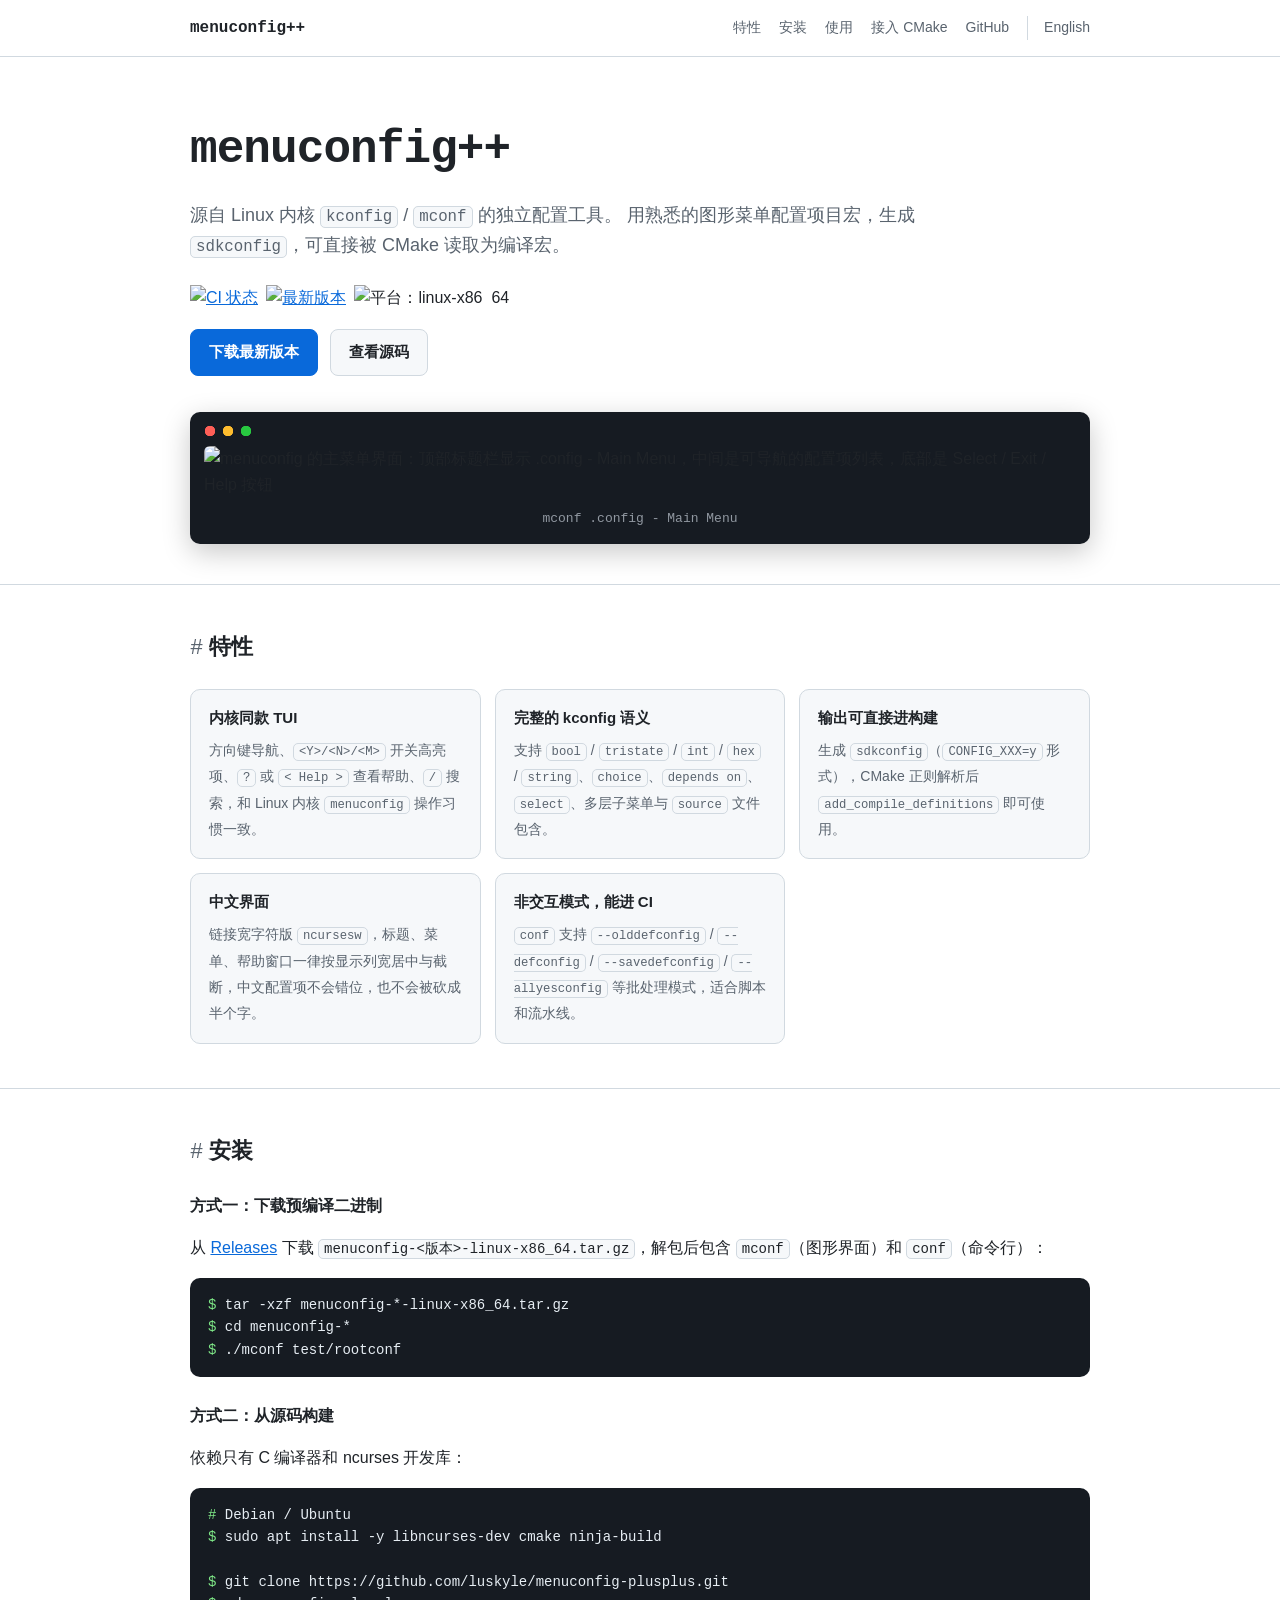
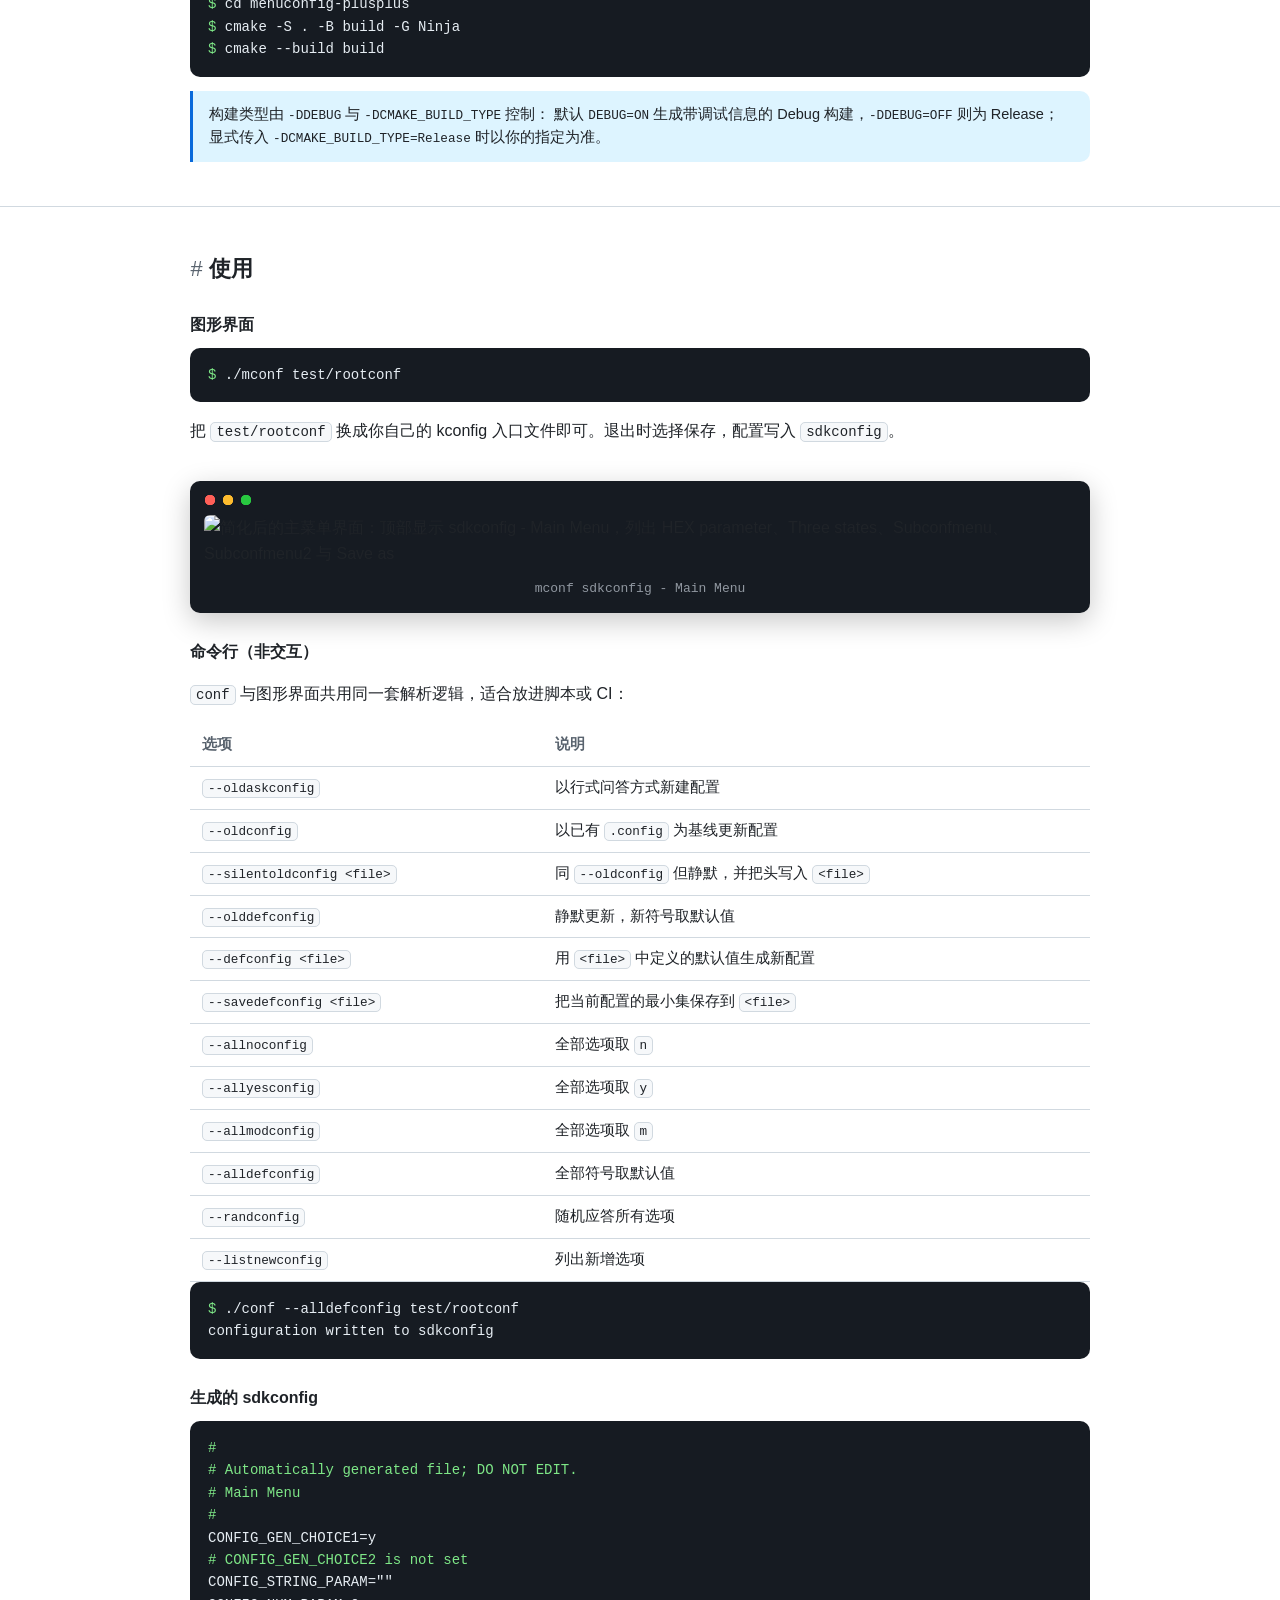
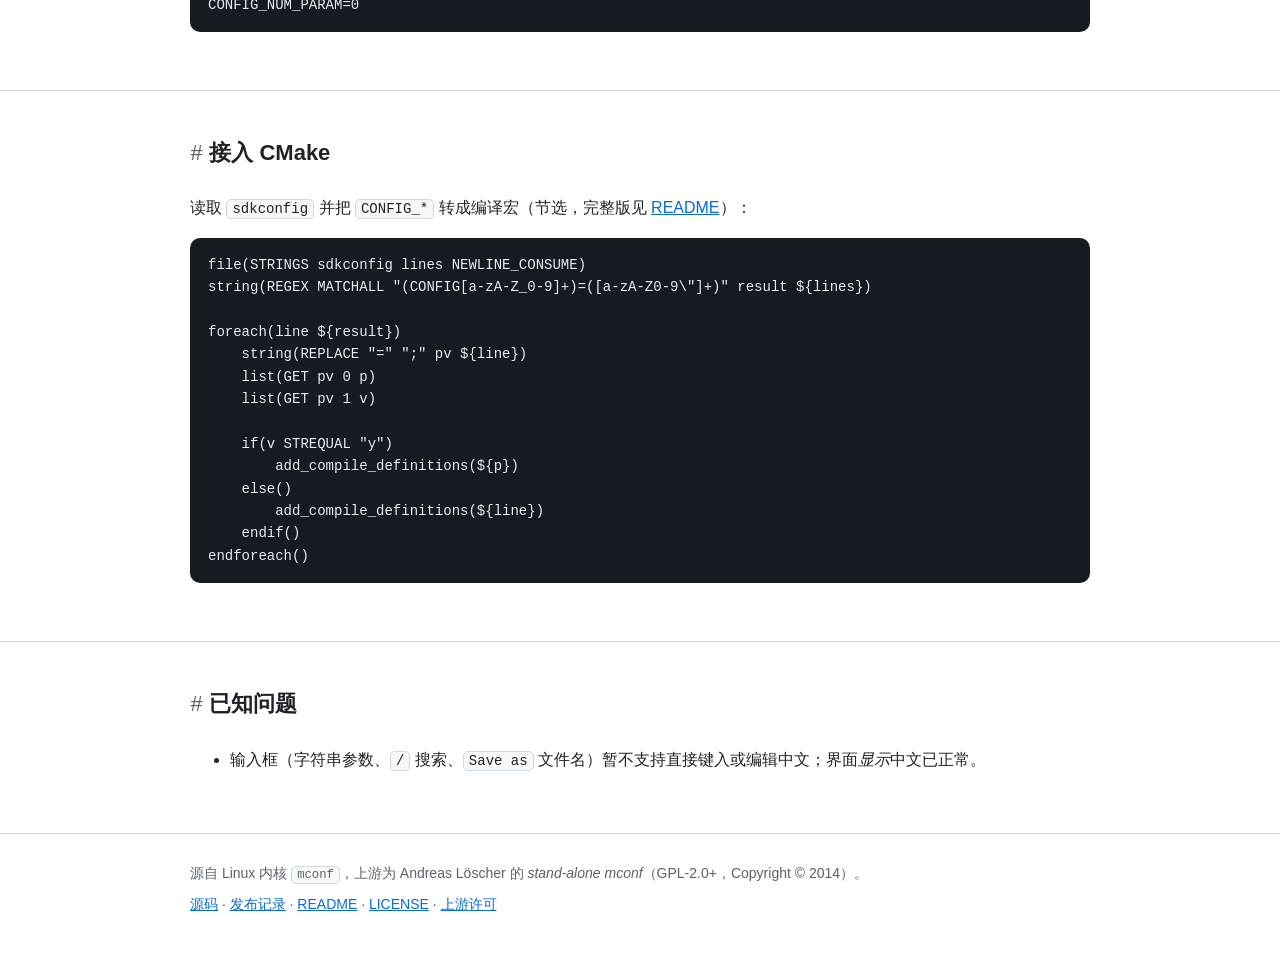
==== commit 82fab0e1: "跟进仓库改名 menuconfig-plusplus: 修正文档里的仓库与站点链接 仓库 GitHub 改名后: - 站点地址变为 https://luskyle.github.io/menuconf" ====
--- a/docs/index.html
+++ b/docs/index.html
@@ -16,7 +16,7 @@
     <a class="plain" href="#install">安装</a>
     <a class="plain" href="#usage">使用</a>
     <a class="plain" href="#cmake">接入 CMake</a>
-    <a class="plain" href="https://github.com/luskyle/menuconfig">GitHub</a>
+    <a class="plain" href="https://github.com/luskyle/menuconfig-plusplus">GitHub</a>
     <a class="plain lang" href="en/">English</a>
   </div>
 </nav>
@@ -30,18 +30,18 @@
     </p>
 
     <div class="badges">
-      <a href="https://github.com/luskyle/menuconfig/actions/workflows/ci.yml">
-        <img src="https://github.com/luskyle/menuconfig/actions/workflows/ci.yml/badge.svg" alt="CI 状态">
+      <a href="https://github.com/luskyle/menuconfig-plusplus/actions/workflows/ci.yml">
+        <img src="https://github.com/luskyle/menuconfig-plusplus/actions/workflows/ci.yml/badge.svg" alt="CI 状态">
       </a>
-      <a href="https://github.com/luskyle/menuconfig/releases/latest">
-        <img src="https://img.shields.io/github/v/release/luskyle/menuconfig?label=release" alt="最新版本">
+      <a href="https://github.com/luskyle/menuconfig-plusplus/releases/latest">
+        <img src="https://img.shields.io/github/v/release/luskyle/menuconfig-plusplus?label=release" alt="最新版本">
       </a>
       <img src="https://img.shields.io/badge/platform-linux-x86__64-informational" alt="平台：linux-x86_64">
     </div>
 
     <div class="btns">
-      <a class="btn primary" href="https://github.com/luskyle/menuconfig/releases/latest">下载最新版本</a>
-      <a class="btn ghost" href="https://github.com/luskyle/menuconfig">查看源码</a>
+      <a class="btn primary" href="https://github.com/luskyle/menuconfig-plusplus/releases/latest">下载最新版本</a>
+      <a class="btn ghost" href="https://github.com/luskyle/menuconfig-plusplus">查看源码</a>
     </div>
 
     <figure class="term">
@@ -84,7 +84,7 @@
     <h2><span class="hash">#</span> 安装</h2>
 
     <h3>方式一：下载预编译二进制</h3>
-    <p>从 <a href="https://github.com/luskyle/menuconfig/releases/latest">Releases</a> 下载 <code>menuconfig-&lt;版本&gt;-linux-x86_64.tar.gz</code>，解包后包含 <code>mconf</code>（图形界面）和 <code>conf</code>（命令行）：</p>
+    <p>从 <a href="https://github.com/luskyle/menuconfig-plusplus/releases/latest">Releases</a> 下载 <code>menuconfig-&lt;版本&gt;-linux-x86_64.tar.gz</code>，解包后包含 <code>mconf</code>（图形界面）和 <code>conf</code>（命令行）：</p>
 <pre><span class="c">$</span> tar -xzf menuconfig-*-linux-x86_64.tar.gz
 <span class="c">$</span> cd menuconfig-*
 <span class="c">$</span> ./mconf test/rootconf</pre>
@@ -94,8 +94,8 @@
 <pre><span class="c">#</span> Debian / Ubuntu
 <span class="c">$</span> sudo apt install -y libncurses-dev cmake ninja-build
 
-<span class="c">$</span> git clone https://github.com/luskyle/menuconfig.git
-<span class="c">$</span> cd menuconfig
+<span class="c">$</span> git clone https://github.com/luskyle/menuconfig-plusplus.git
+<span class="c">$</span> cd menuconfig-plusplus
 <span class="c">$</span> cmake -S . -B build -G Ninja
 <span class="c">$</span> cmake --build build</pre>
     <div class="note">
@@ -159,7 +159,7 @@
 <section id="cmake">
   <div class="wrap">
     <h2><span class="hash">#</span> 接入 CMake</h2>
-    <p>读取 <code>sdkconfig</code> 并把 <code>CONFIG_*</code> 转成编译宏（节选，完整版见 <a href="https://github.com/luskyle/menuconfig/blob/main/README.md">README</a>）：</p>
+    <p>读取 <code>sdkconfig</code> 并把 <code>CONFIG_*</code> 转成编译宏（节选，完整版见 <a href="https://github.com/luskyle/menuconfig-plusplus/blob/main/README.md">README</a>）：</p>
 <pre>file(STRINGS sdkconfig lines NEWLINE_CONSUME)
 string(REGEX MATCHALL "(CONFIG[a-zA-Z_0-9]+)=([a-zA-Z0-9\"]+)" result ${lines})
 
@@ -193,11 +193,11 @@
       <em>stand-alone mconf</em>（GPL-2.0+，Copyright © 2014）。
     </p>
     <p>
-      <a href="https://github.com/luskyle/menuconfig">源码</a> ·
-      <a href="https://github.com/luskyle/menuconfig/releases">发布记录</a> ·
-      <a href="https://github.com/luskyle/menuconfig/blob/main/README.md">README</a> ·
-      <a href="https://github.com/luskyle/menuconfig/blob/main/LICENSE">LICENSE</a> ·
-      <a href="https://github.com/luskyle/menuconfig/blob/main/LICENCE.txt">上游许可</a>
+      <a href="https://github.com/luskyle/menuconfig-plusplus">源码</a> ·
+      <a href="https://github.com/luskyle/menuconfig-plusplus/releases">发布记录</a> ·
+      <a href="https://github.com/luskyle/menuconfig-plusplus/blob/main/README.md">README</a> ·
+      <a href="https://github.com/luskyle/menuconfig-plusplus/blob/main/LICENSE">LICENSE</a> ·
+      <a href="https://github.com/luskyle/menuconfig-plusplus/blob/main/LICENCE.txt">上游许可</a>
     </p>
   </div>
 </footer>
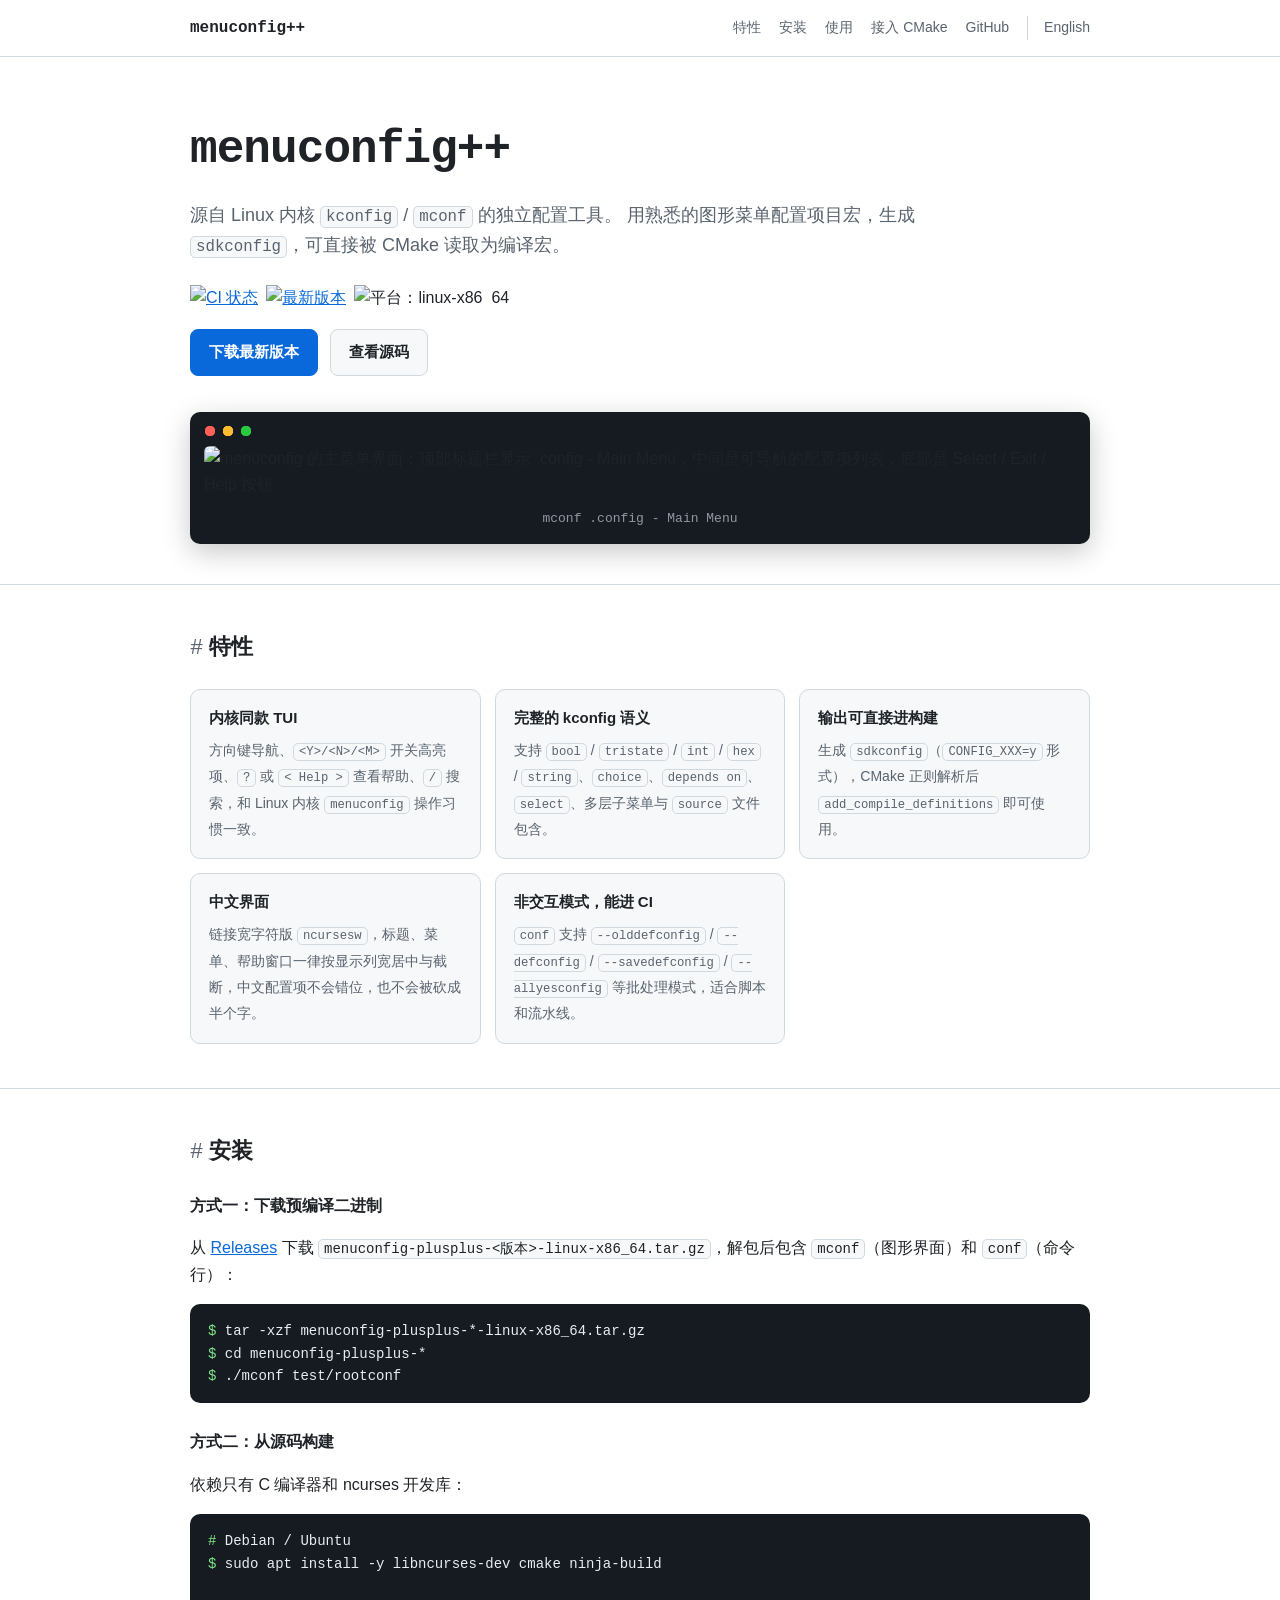
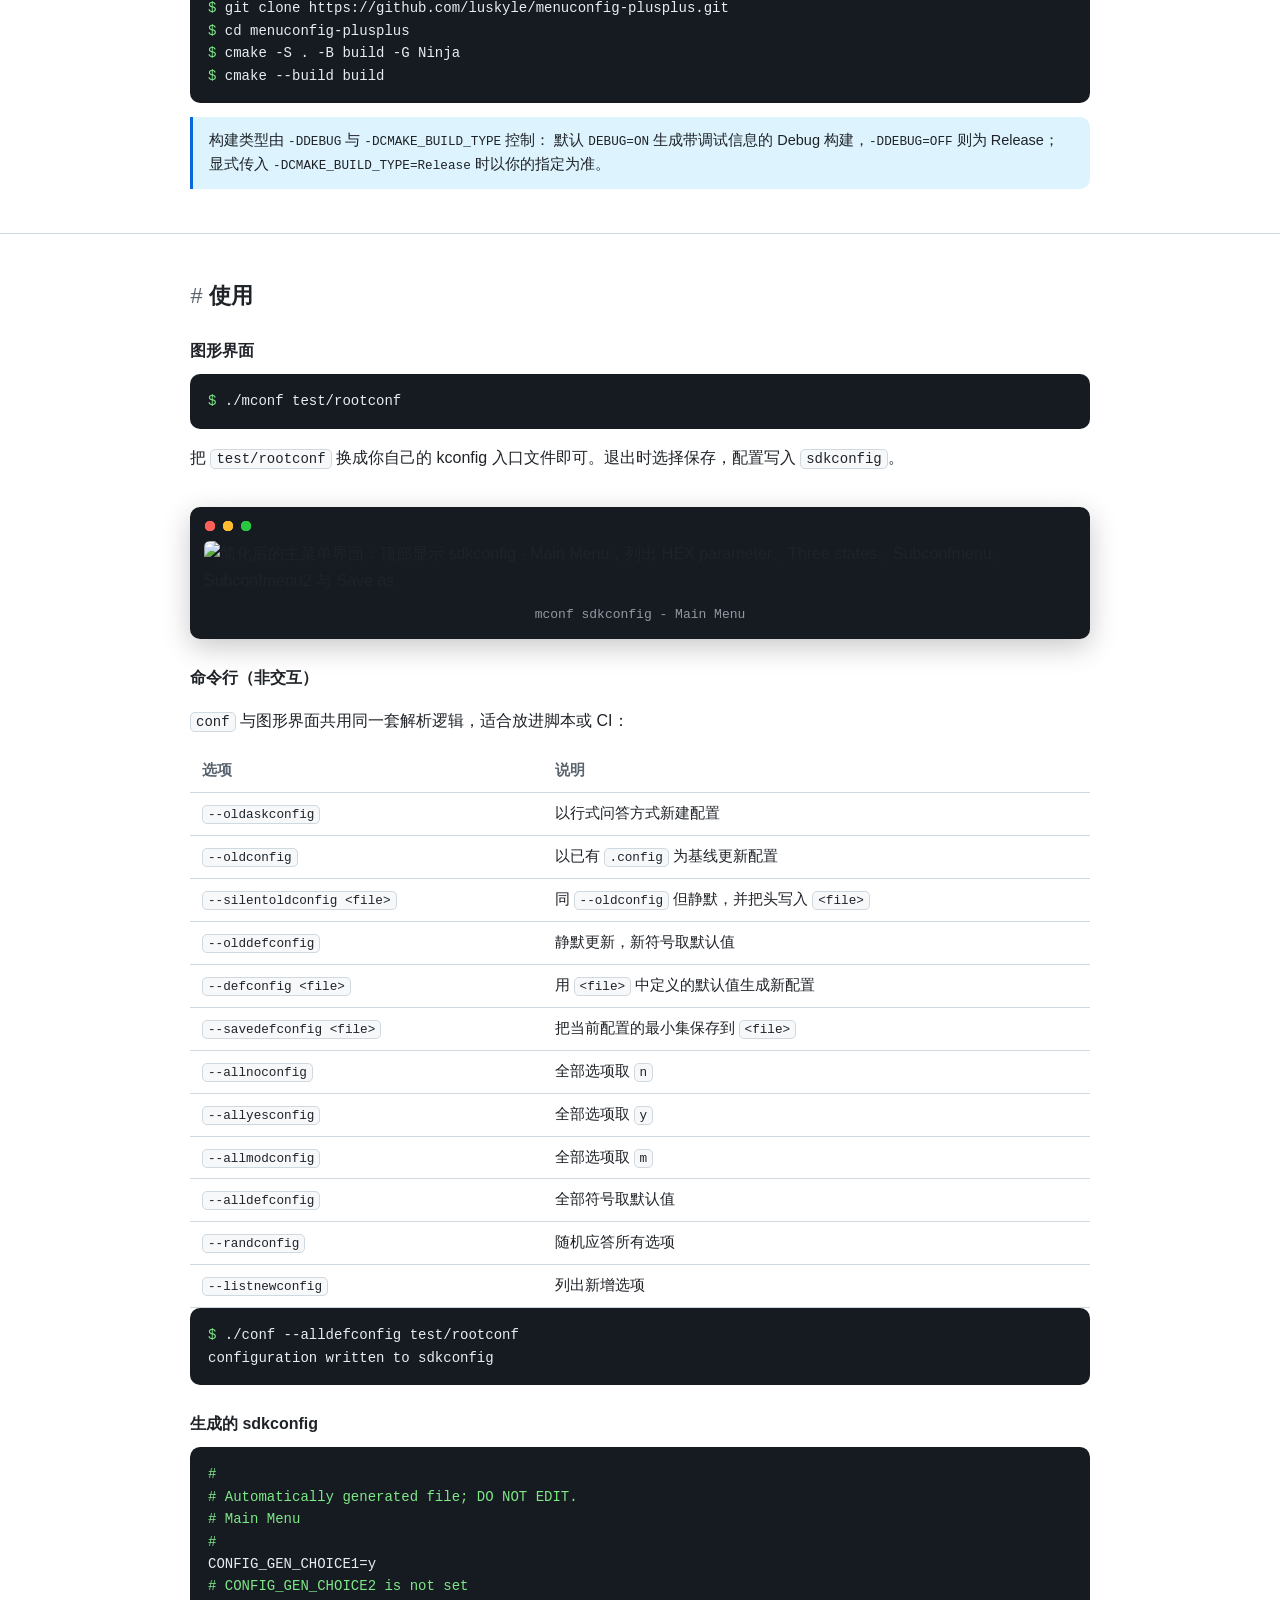
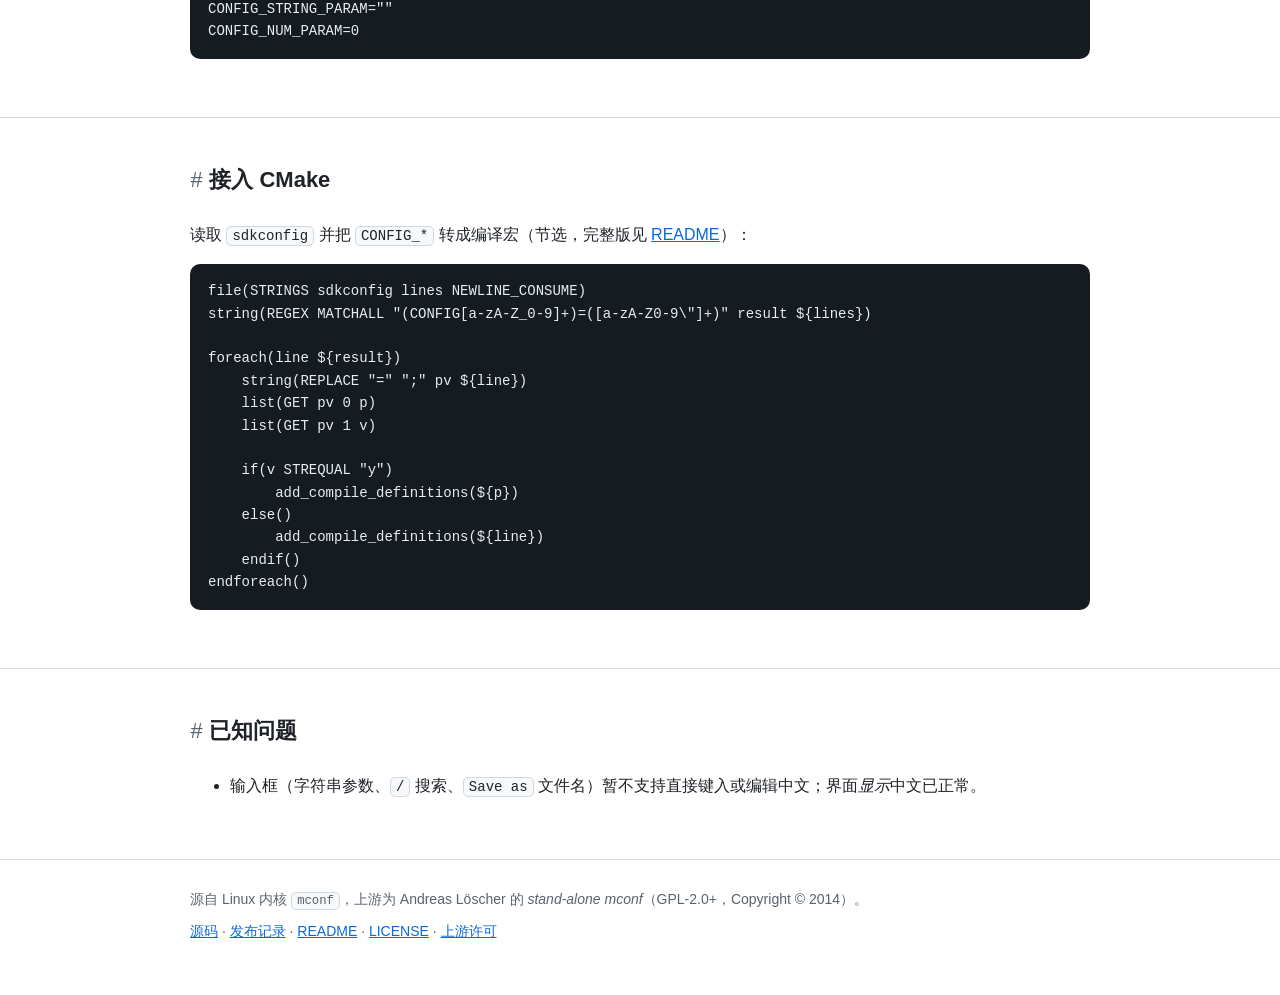
==== commit 86bfa696: "产物与文档改名为 menuconfig-plusplus-<版本>-... - release.yml: 打包目录/压缩包/校验文件统一用 STAGE=menuconfig-plusplus-${VE" ====
--- a/docs/index.html
+++ b/docs/index.html
@@ -84,9 +84,9 @@
     <h2><span class="hash">#</span> 安装</h2>
 
     <h3>方式一：下载预编译二进制</h3>
-    <p>从 <a href="https://github.com/luskyle/menuconfig-plusplus/releases/latest">Releases</a> 下载 <code>menuconfig-&lt;版本&gt;-linux-x86_64.tar.gz</code>，解包后包含 <code>mconf</code>（图形界面）和 <code>conf</code>（命令行）：</p>
-<pre><span class="c">$</span> tar -xzf menuconfig-*-linux-x86_64.tar.gz
-<span class="c">$</span> cd menuconfig-*
+    <p>从 <a href="https://github.com/luskyle/menuconfig-plusplus/releases/latest">Releases</a> 下载 <code>menuconfig-plusplus-&lt;版本&gt;-linux-x86_64.tar.gz</code>，解包后包含 <code>mconf</code>（图形界面）和 <code>conf</code>（命令行）：</p>
+<pre><span class="c">$</span> tar -xzf menuconfig-plusplus-*-linux-x86_64.tar.gz
+<span class="c">$</span> cd menuconfig-plusplus-*
 <span class="c">$</span> ./mconf test/rootconf</pre>
 
     <h3>方式二：从源码构建</h3>
